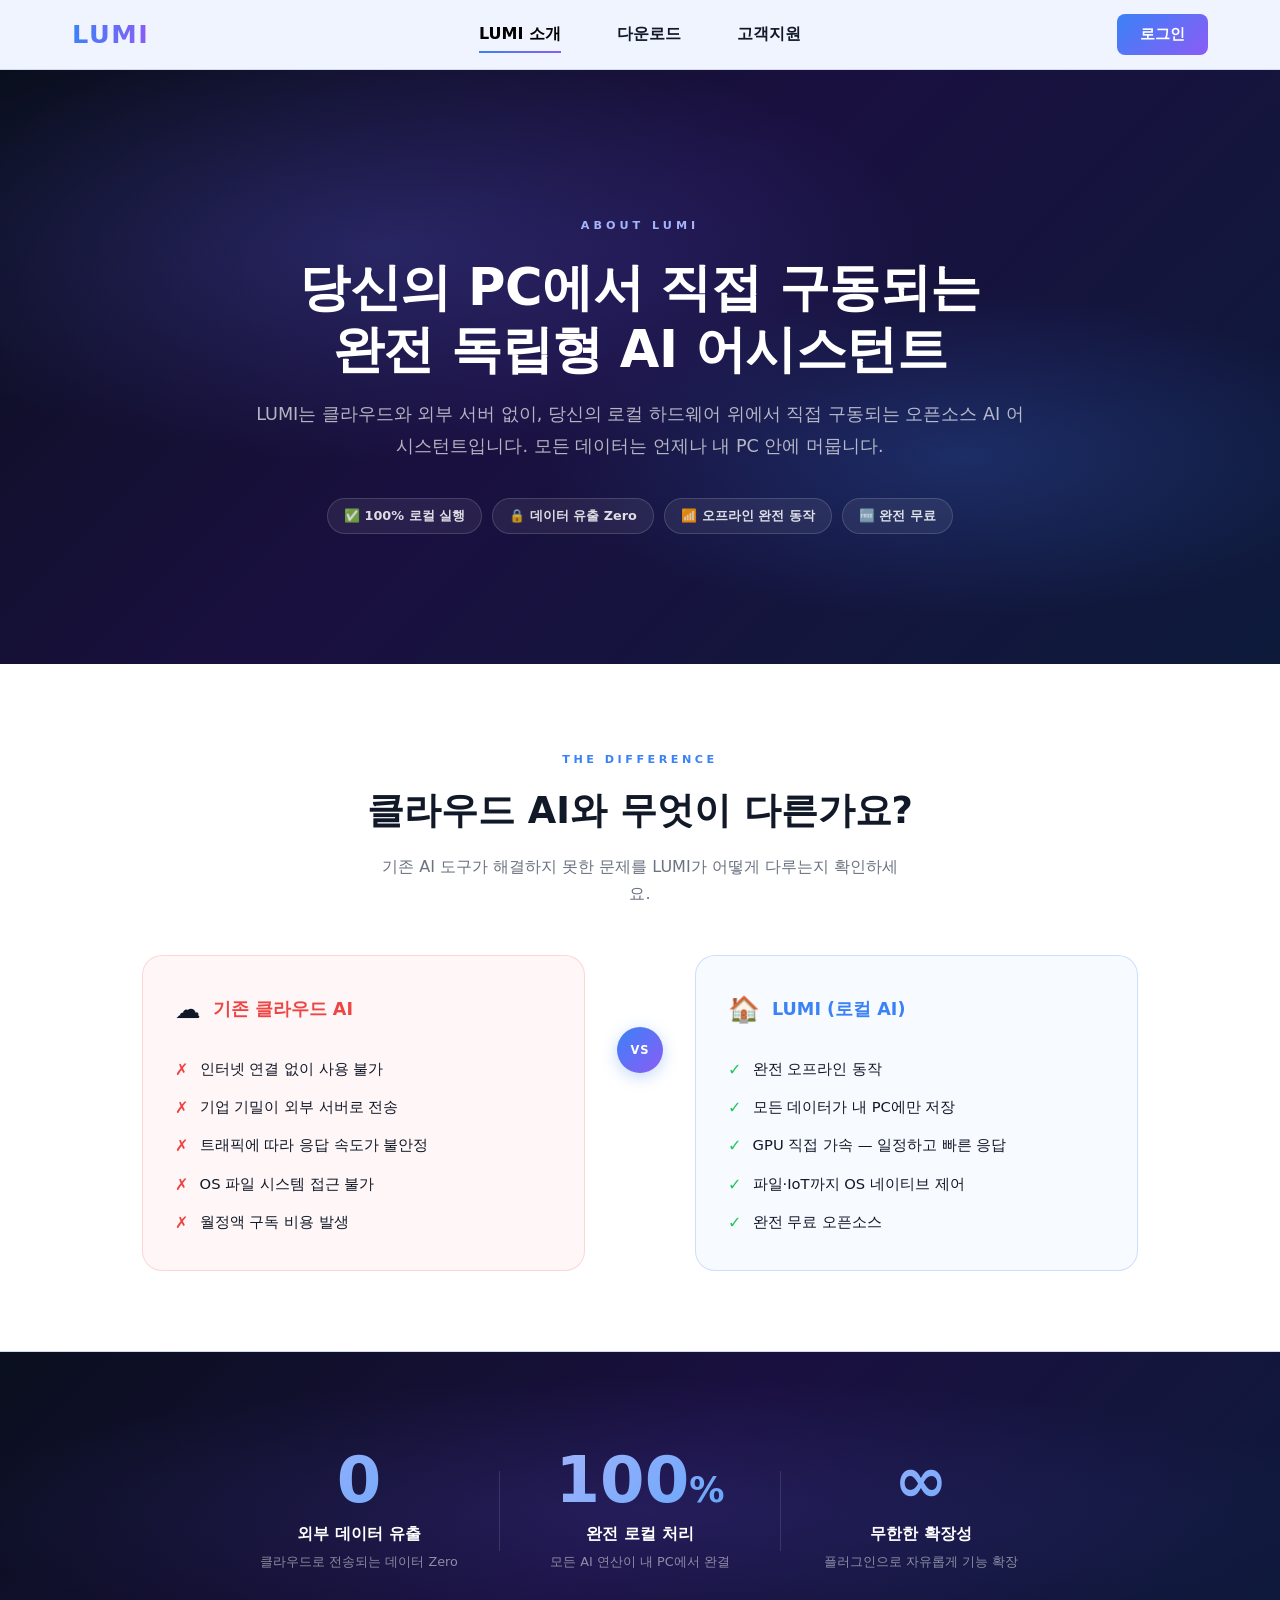
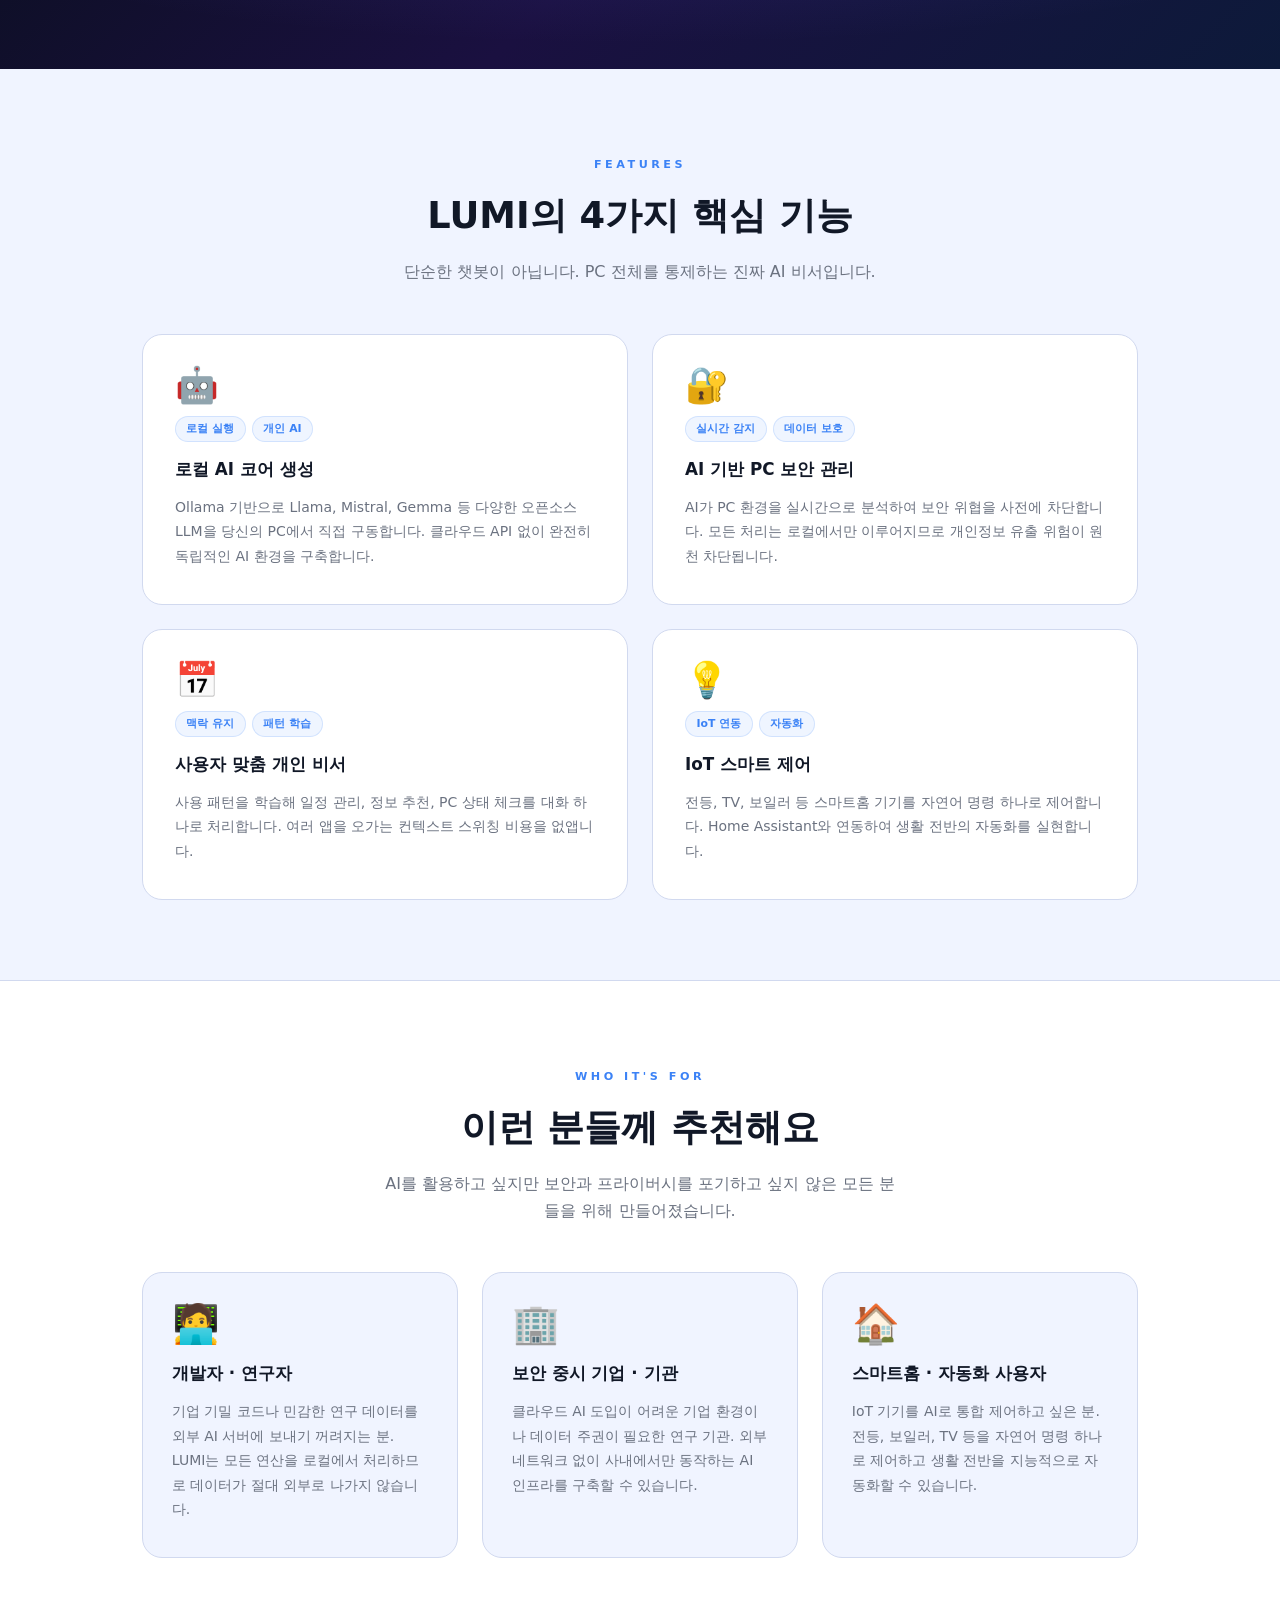
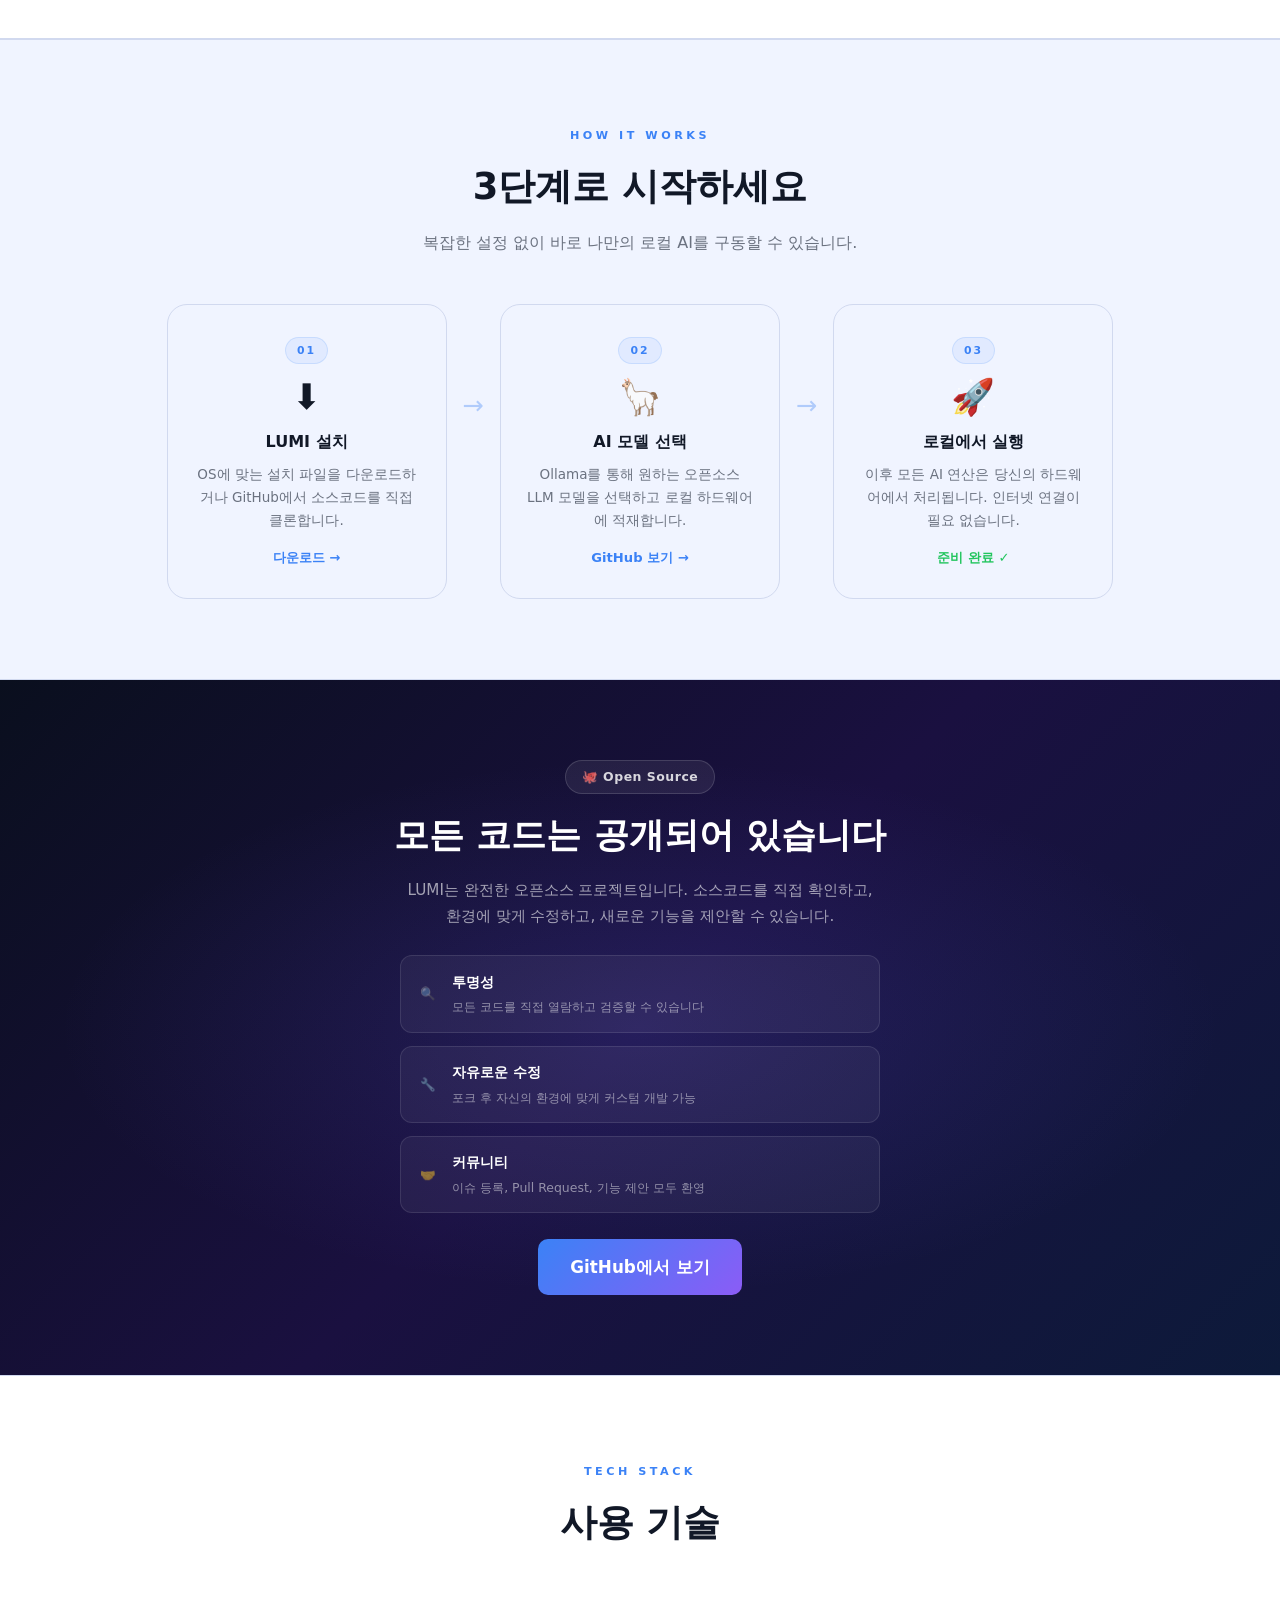
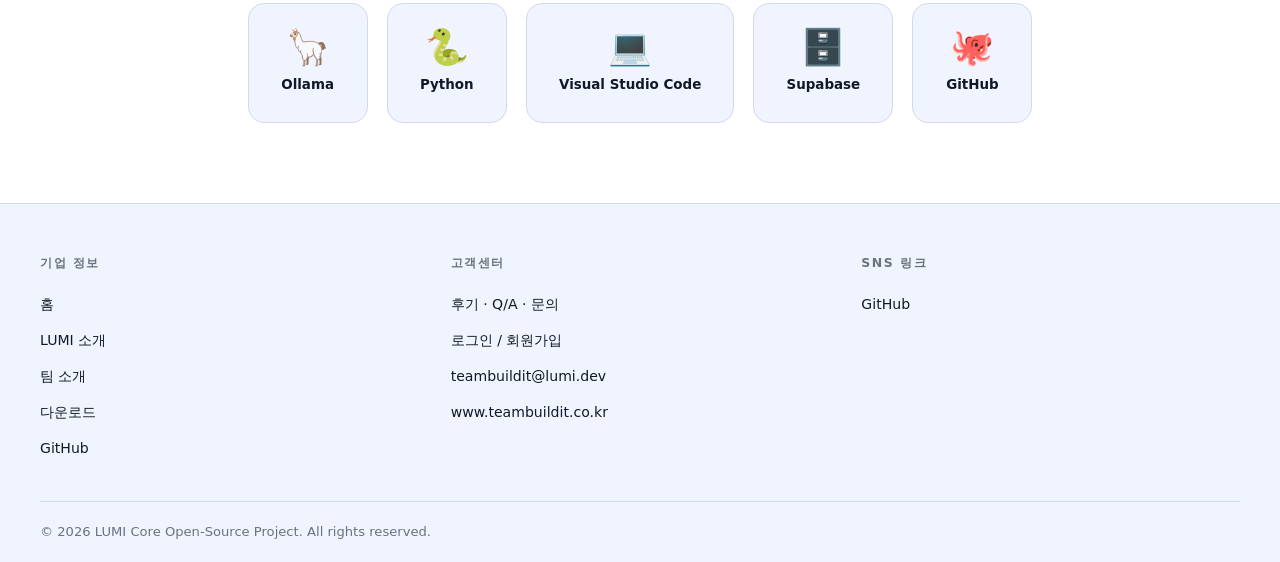
==== about.html @ c2479583 "전체 구조 변경 및 고객 지원 파트 생성/소개 화면 다양화" ====
<!DOCTYPE html>
<html lang="ko">
<head>
    <meta charset="UTF-8">
    <meta name="viewport" content="width=device-width, initial-scale=1.0">
    <title>LUMI - LUMI 소개</title>
    <link rel="stylesheet" href="css/variables.css">
    <link rel="stylesheet" href="css/navbar.css">
    <link rel="stylesheet" href="css/layout.css">
    <link rel="stylesheet" href="css/about.css">
    <link rel="stylesheet" href="css/components.css">
    <link rel="stylesheet" href="css/footer.css">
    <link rel="stylesheet" href="css/responsive.css">
</head>
<body>

    <div id="navbar-container"></div>

    <main class="main-content">

        <!-- ① 히어로 -->
        <section class="about-hero">
            <div class="about-hero-inner">
                <div class="about-label-chip">ABOUT LUMI</div>
                <h1>당신의 PC에서 직접 구동되는<br>완전 독립형 AI 어시스턴트</h1>
                <p>LUMI는 클라우드와 외부 서버 없이, 당신의 로컬 하드웨어 위에서 직접 구동되는 오픈소스 AI 어시스턴트입니다. 모든 데이터는 언제나 내 PC 안에 머뭅니다.</p>
                <div class="hero-pills">
                    <span>✅ 100% 로컬 실행</span>
                    <span>🔒 데이터 유출 Zero</span>
                    <span>📶 오프라인 완전 동작</span>
                    <span>🆓 완전 무료</span>
                </div>
            </div>
        </section>

        <!-- ② Cloud vs LUMI -->
        <section class="vs-section">
            <div class="about-inner">
                <div class="about-section-head" data-animate>
                    <span class="about-label">THE DIFFERENCE</span>
                    <h2>클라우드 AI와 무엇이 다른가요?</h2>
                    <p>기존 AI 도구가 해결하지 못한 문제를 LUMI가 어떻게 다루는지 확인하세요.</p>
                </div>
                <div class="vs-cards" data-animate>
                    <div class="vs-card bad">
                        <div class="vs-card-top">
                            <span class="vs-emoji">☁️</span>
                            <h3>기존 클라우드 AI</h3>
                        </div>
                        <ul>
                            <li><span class="x">✗</span>인터넷 연결 없이 사용 불가</li>
                            <li><span class="x">✗</span>기업 기밀이 외부 서버로 전송</li>
                            <li><span class="x">✗</span>트래픽에 따라 응답 속도가 불안정</li>
                            <li><span class="x">✗</span>OS 파일 시스템 접근 불가</li>
                            <li><span class="x">✗</span>월정액 구독 비용 발생</li>
                        </ul>
                    </div>
                    <div class="vs-middle">
                        <div class="vs-badge">VS</div>
                    </div>
                    <div class="vs-card good">
                        <div class="vs-card-top">
                            <span class="vs-emoji">🏠</span>
                            <h3>LUMI (로컬 AI)</h3>
                        </div>
                        <ul>
                            <li><span class="ck">✓</span>완전 오프라인 동작</li>
                            <li><span class="ck">✓</span>모든 데이터가 내 PC에만 저장</li>
                            <li><span class="ck">✓</span>GPU 직접 가속 — 일정하고 빠른 응답</li>
                            <li><span class="ck">✓</span>파일·IoT까지 OS 네이티브 제어</li>
                            <li><span class="ck">✓</span>완전 무료 오픈소스</li>
                        </ul>
                    </div>
                </div>
            </div>
        </section>

        <!-- ③ 핵심 수치 -->
        <section class="stats-section">
            <div class="about-inner">
                <div class="stats-row">
                    <div class="stat-block" data-animate data-delay="1">
                        <div class="stat-num">0</div>
                        <div class="stat-label">외부 데이터 유출</div>
                        <div class="stat-desc">클라우드로 전송되는 데이터 Zero</div>
                    </div>
                    <div class="stat-divider"></div>
                    <div class="stat-block" data-animate data-delay="2">
                        <div class="stat-num">100<span class="stat-unit">%</span></div>
                        <div class="stat-label">완전 로컬 처리</div>
                        <div class="stat-desc">모든 AI 연산이 내 PC에서 완결</div>
                    </div>
                    <div class="stat-divider"></div>
                    <div class="stat-block" data-animate data-delay="3">
                        <div class="stat-num">∞</div>
                        <div class="stat-label">무한한 확장성</div>
                        <div class="stat-desc">플러그인으로 자유롭게 기능 확장</div>
                    </div>
                </div>
            </div>
        </section>

        <!-- ④ 핵심 기능 4개 -->
        <section class="features-4-section">
            <div class="about-inner">
                <div class="about-section-head" data-animate>
                    <span class="about-label">FEATURES</span>
                    <h2>LUMI의 4가지 핵심 기능</h2>
                    <p>단순한 챗봇이 아닙니다. PC 전체를 통제하는 진짜 AI 비서입니다.</p>
                </div>
                <div class="feat4-grid">
                    <div class="feat4-card" data-animate data-delay="1">
                        <div class="feat4-icon-wrap">🤖</div>
                        <div class="feat4-tags"><span>로컬 실행</span><span>개인 AI</span></div>
                        <h3>로컬 AI 코어 생성</h3>
                        <p>Ollama 기반으로 Llama, Mistral, Gemma 등 다양한 오픈소스 LLM을 당신의 PC에서 직접 구동합니다. 클라우드 API 없이 완전히 독립적인 AI 환경을 구축합니다.</p>
                    </div>
                    <div class="feat4-card" data-animate data-delay="2">
                        <div class="feat4-icon-wrap">🔐</div>
                        <div class="feat4-tags"><span>실시간 감지</span><span>데이터 보호</span></div>
                        <h3>AI 기반 PC 보안 관리</h3>
                        <p>AI가 PC 환경을 실시간으로 분석하여 보안 위협을 사전에 차단합니다. 모든 처리는 로컬에서만 이루어지므로 개인정보 유출 위험이 원천 차단됩니다.</p>
                    </div>
                    <div class="feat4-card" data-animate data-delay="3">
                        <div class="feat4-icon-wrap">📅</div>
                        <div class="feat4-tags"><span>맥락 유지</span><span>패턴 학습</span></div>
                        <h3>사용자 맞춤 개인 비서</h3>
                        <p>사용 패턴을 학습해 일정 관리, 정보 추천, PC 상태 체크를 대화 하나로 처리합니다. 여러 앱을 오가는 컨텍스트 스위칭 비용을 없앱니다.</p>
                    </div>
                    <div class="feat4-card" data-animate data-delay="4">
                        <div class="feat4-icon-wrap">💡</div>
                        <div class="feat4-tags"><span>IoT 연동</span><span>자동화</span></div>
                        <h3>IoT 스마트 제어</h3>
                        <p>전등, TV, 보일러 등 스마트홈 기기를 자연어 명령 하나로 제어합니다. Home Assistant와 연동하여 생활 전반의 자동화를 실현합니다.</p>
                    </div>
                </div>
            </div>
        </section>

        <!-- ⑤ 이런 분들께 추천해요 -->
        <section class="target-section">
            <div class="about-inner">
                <div class="about-section-head" data-animate>
                    <span class="about-label">WHO IT'S FOR</span>
                    <h2>이런 분들께 추천해요</h2>
                    <p>AI를 활용하고 싶지만 보안과 프라이버시를 포기하고 싶지 않은 모든 분들을 위해 만들어졌습니다.</p>
                </div>
                <div class="target-cards">
                    <div class="target-card" data-animate data-delay="1">
                        <div class="target-icon">🧑‍💻</div>
                        <h3>개발자 · 연구자</h3>
                        <p>기업 기밀 코드나 민감한 연구 데이터를 외부 AI 서버에 보내기 꺼려지는 분. LUMI는 모든 연산을 로컬에서 처리하므로 데이터가 절대 외부로 나가지 않습니다.</p>
                    </div>
                    <div class="target-card" data-animate data-delay="2">
                        <div class="target-icon">🏢</div>
                        <h3>보안 중시 기업 · 기관</h3>
                        <p>클라우드 AI 도입이 어려운 기업 환경이나 데이터 주권이 필요한 연구 기관. 외부 네트워크 없이 사내에서만 동작하는 AI 인프라를 구축할 수 있습니다.</p>
                    </div>
                    <div class="target-card" data-animate data-delay="3">
                        <div class="target-icon">🏠</div>
                        <h3>스마트홈 · 자동화 사용자</h3>
                        <p>IoT 기기를 AI로 통합 제어하고 싶은 분. 전등, 보일러, TV 등을 자연어 명령 하나로 제어하고 생활 전반을 지능적으로 자동화할 수 있습니다.</p>
                    </div>
                </div>
            </div>
        </section>

        <!-- ⑥ 어떻게 작동하는가 -->
        <section class="how-section">
            <div class="about-inner">
                <div class="about-section-head" data-animate>
                    <span class="about-label">HOW IT WORKS</span>
                    <h2>3단계로 시작하세요</h2>
                    <p>복잡한 설정 없이 바로 나만의 로컬 AI를 구동할 수 있습니다.</p>
                </div>
                <div class="how-row">
                    <div class="how-step" data-animate data-delay="1">
                        <div class="how-num">01</div>
                        <div class="how-icon">⬇️</div>
                        <h3>LUMI 설치</h3>
                        <p>OS에 맞는 설치 파일을 다운로드하거나 GitHub에서 소스코드를 직접 클론합니다.</p>
                        <a href="installer.html" class="how-link">다운로드 →</a>
                    </div>
                    <div class="how-arrow" aria-hidden="true">→</div>
                    <div class="how-step" data-animate data-delay="2">
                        <div class="how-num">02</div>
                        <div class="how-icon">🦙</div>
                        <h3>AI 모델 선택</h3>
                        <p>Ollama를 통해 원하는 오픈소스 LLM 모델을 선택하고 로컬 하드웨어에 적재합니다.</p>
                        <a href="git.html" class="how-link">GitHub 보기 →</a>
                    </div>
                    <div class="how-arrow" aria-hidden="true">→</div>
                    <div class="how-step" data-animate data-delay="3">
                        <div class="how-num">03</div>
                        <div class="how-icon">🚀</div>
                        <h3>로컬에서 실행</h3>
                        <p>이후 모든 AI 연산은 당신의 하드웨어에서 처리됩니다. 인터넷 연결이 필요 없습니다.</p>
                        <span class="how-link-done">준비 완료 ✓</span>
                    </div>
                </div>
            </div>
        </section>

        <!-- ⑦ 오픈소스 철학 -->
        <section class="opensource-section">
            <div class="about-inner">
                <div class="opensource-inner" data-animate>
                    <div class="os-badge">🐙 Open Source</div>
                    <h2>모든 코드는 공개되어 있습니다</h2>
                    <p>LUMI는 완전한 오픈소스 프로젝트입니다. 소스코드를 직접 확인하고, 환경에 맞게 수정하고, 새로운 기능을 제안할 수 있습니다.</p>
                    <div class="os-points">
                        <div class="os-point">
                            <span class="os-point-icon">🔍</span>
                            <div>
                                <strong>투명성</strong>
                                <span>모든 코드를 직접 열람하고 검증할 수 있습니다</span>
                            </div>
                        </div>
                        <div class="os-point">
                            <span class="os-point-icon">🔧</span>
                            <div>
                                <strong>자유로운 수정</strong>
                                <span>포크 후 자신의 환경에 맞게 커스텀 개발 가능</span>
                            </div>
                        </div>
                        <div class="os-point">
                            <span class="os-point-icon">🤝</span>
                            <div>
                                <strong>커뮤니티</strong>
                                <span>이슈 등록, Pull Request, 기능 제안 모두 환영</span>
                            </div>
                        </div>
                    </div>
                    <a href="https://github.com/Starlight0307/Team-Build-It" target="_blank" class="btn btn-primary">GitHub에서 보기</a>
                </div>
            </div>
        </section>

        <!-- ⑧ 기술 스택 -->
        <section class="tech-section">
            <div class="about-inner">
                <div class="about-section-head" data-animate>
                    <span class="about-label">TECH STACK</span>
                    <h2>사용 기술</h2>
                </div>
                <div class="tech-grid" data-animate>
                    <div class="tech-item"><div class="tech-icon">🦙</div><span>Ollama</span></div>
                    <div class="tech-item"><div class="tech-icon">🐍</div><span>Python</span></div>
                    <div class="tech-item"><div class="tech-icon">💻</div><span>Visual Studio Code</span></div>
                    <div class="tech-item"><div class="tech-icon">🗄️</div><span>Supabase</span></div>
                    <div class="tech-item"><div class="tech-icon">🐙</div><span>GitHub</span></div>
                </div>
            </div>
        </section>

    </main>

    <footer class="site-footer">
        <div class="footer-inner">
            <div class="footer-col-group">
                <h4>기업 정보</h4>
                <ul>
                    <li><a href="index.html">홈</a></li>
                    <li><a href="about.html">LUMI 소개</a></li>
                    <li><a href="team.html">팀 소개</a></li>
                    <li><a href="installer.html">다운로드</a></li>
                    <li><a href="git.html">GitHub</a></li>
                </ul>
            </div>
            <div class="footer-col-group">
                <h4>고객센터</h4>
                <ul>
                    <li><a href="support.html">후기 · Q/A · 문의</a></li>
                    <li><a href="auth.html">로그인 / 회원가입</a></li>
                    <li><span>teambuildit@lumi.dev</span></li>
                    <li><span>www.teambuildit.co.kr</span></li>
                </ul>
            </div>
            <div class="footer-col-group">
                <h4>SNS 링크</h4>
                <ul>
                    <li><a href="https://github.com/Starlight0307/Team-Build-It" target="_blank">GitHub</a></li>
                </ul>
            </div>
        </div>
        <div class="footer-bottom">
            <p>&copy; 2026 LUMI Core Open-Source Project. All rights reserved.</p>
        </div>
    </footer>

    <script src="navbar.js"></script>
    <script>
    (function () {
        const observer = new IntersectionObserver((entries) => {
            entries.forEach(entry => {
                if (entry.isIntersecting) {
                    entry.target.classList.add('is-visible');
                    observer.unobserve(entry.target);
                }
            });
        }, { threshold: 0.1 });
        document.querySelectorAll('[data-animate]').forEach(el => observer.observe(el));
    })();
    </script>
</body>
</html>
---- css/variables.css ----
/* =====================================================================
 * variables.css — CSS 변수 (디자인 토큰) + 전역 초기화
 * =====================================================================
 * 라이트 모드 테마
 * ===================================================================== */

:root {
    /* ── 배경색 계열 ── */
    --bg-main:        #f0f4ff;  /* 페이지 배경 — 살짝 푸른빛 도는 밝은 흰색            */
    --bg-card:        #ffffff;  /* 카드·패널 배경 — 순백                               */
    --bg-code:        #e8edf7;  /* 코드 블록 배경 — 연한 블루그레이                     */

    /* ── 브랜드 색상 ── */
    --color-primary:  #3b82f6;  /* 파란색 — 그라디언트 시작점, 주요 강조 색상           */
    --color-purple:   #8b5cf6;  /* 보라색 — 그라디언트 끝점, 포인트 색상               */
    --color-accent:   #0d9a6a;  /* 에메랄드 그린 — repo URL 등 특수 강조용 (라이트 조정) */

    /* ── 텍스트 색상 ── */
    --text-main:      #111827;  /* 기본 본문 텍스트 — 짙은 차콜, 흰 배경 위 가독성 최고  */
    --text-muted:     #6b7280;  /* 보조 텍스트 — 중간 회색, 계층 구분                   */

    /* ── 테두리 색상 ── */
    --border-color:   #d1d9ef;  /* 카드·구분선 테두리 — 밝은 배경 위 부드러운 구분선     */
}

/* =====================================================================
 * 전역 초기화 (Reset)
 * ===================================================================== */
* {
    margin: 0;
    padding: 0;
    box-sizing: border-box;
    font-family: 'Pretendard', -apple-system, BlinkMacSystemFont, system-ui, sans-serif;
}

body {
    background-color: var(--bg-main);
    color: var(--text-main);
    line-height: 1.7;
    overflow-x: hidden;
}
---- css/navbar.css ----
/* =====================================================================
 * navbar.css — 상단 네비게이션 바
 * ===================================================================== */

.top-navbar {
    position: fixed;
    top: 0;
    left: 0;
    width: 100%;
    height: 70px;
    /* ★ 기본 상태: 완전 투명 — 히어로 배경이 그대로 비침 */
    background-color: transparent;
    border-bottom: 1px solid transparent;
    z-index: 1000;
    /* ★ 배경·테두리 색상 전환 애니메이션 */
    transition: background-color 0.35s ease, border-color 0.35s ease, backdrop-filter 0.35s ease;
}

/* ★ JS가 scroll 시 .scrolled 클래스 추가 → 라이트 배경 + 블러 적용 */
.top-navbar.scrolled {
    background-color: rgba(240, 244, 255, 0.92);
    backdrop-filter: blur(12px);
    -webkit-backdrop-filter: blur(12px);
    border-bottom: 1px solid var(--border-color);
}

/* ★ 투명 상태일 때 로고·메뉴 텍스트를 흰색으로 (히어로 배경 위 가독성) */
.top-navbar:not(.scrolled) .nav-item {
    color: rgba(255, 255, 255, 0.85);
}
.top-navbar:not(.scrolled) .nav-item:hover,
.top-navbar:not(.scrolled) .nav-item.active {
    color: #ffffff;
}
.top-navbar:not(.scrolled) .menu-toggle {
    color: #ffffff;
}

.nav-container {
    max-width: 1200px;
    margin: 0 auto;
    height: 100%;
    display: grid;
    grid-template-columns: 1fr auto 1fr;
    align-items: center;
    padding: 0 2rem;
}

.nav-logo {
    font-size: 1.6rem;
    font-weight: 850;
    letter-spacing: 1.5px;
    width: fit-content;
    background: linear-gradient(to right, var(--color-primary), var(--color-purple));
    -webkit-background-clip: text;
    background-clip: text;
    -webkit-text-fill-color: transparent;
    cursor: pointer;
    display: inline-flex;
    align-items: center;
    gap: 0.5rem;
    text-decoration: none;
}

.nav-menu {
    display: flex;
    gap: 3.5rem;
    justify-content: center;
}

.nav-item {
    font-size: 1rem;
    font-weight: 600;
    color: #111827;
    cursor: pointer;
    transition: color 0.25s ease;
    position: relative;
    padding: 0.5rem 0;
    text-decoration: none;
    white-space: nowrap;
}

.nav-item:hover,
.nav-item.active {
    color: #000000;
}

.nav-item.active::after {
    content: '';
    position: absolute;
    bottom: 0;
    left: 0;
    width: 100%;
    height: 2px;
    background: linear-gradient(to right, var(--color-primary), var(--color-purple));
}

.nav-right {
    display: flex;
    justify-content: flex-end;
    align-items: center;
}

.btn-login {
    padding: 0.5rem 1.4rem;
    border-radius: 8px;
    font-size: 0.95rem;
    font-weight: 700;
    cursor: pointer;
    background: linear-gradient(135deg, var(--color-primary), var(--color-purple));
    color: white;
    border: none;
    transition: opacity 0.2s ease, transform 0.2s ease;
    letter-spacing: 0.3px;
    text-decoration: none;
    display: inline-flex;
    align-items: center;
}

.btn-login:hover {
    opacity: 0.88;
    transform: translateY(-1px);
}

.nav-mobile-actions {
    display: none;
    align-items: center;
    gap: 1.2rem;
}

.btn-login-mobile {
    padding: 0.38rem 1rem;
    border-radius: 7px;
    font-size: 0.85rem;
    font-weight: 700;
    cursor: pointer;
    background: linear-gradient(135deg, var(--color-primary), var(--color-purple));
    color: white;
    border: none;
    text-decoration: none;
    display: inline-flex;
    align-items: center;
    transition: opacity 0.2s ease;
    white-space: nowrap;
}

.btn-login-mobile:hover {
    opacity: 0.85;
}

.menu-toggle {
    display: none;
    font-size: 1.6rem;
    color: #000000;
    cursor: pointer;
    user-select: none;
    transition: color 0.25s ease, transform 0.2s ease;
    line-height: 1;
}

/* =====================================================================
 * 메가 메뉴
 * ===================================================================== */

.nav-mega-trigger {
    background: none;
    border: none;
    font-family: inherit;
    display: flex;
    align-items: center;
    gap: 0.3rem;
    cursor: pointer;
}

.dd-arrow {
    font-size: 0.65rem;
    transition: transform 0.22s;
    display: inline-block;
}

.nav-mega-trigger.mega-open .dd-arrow { transform: rotate(180deg); }

/* ── 메가 패널 — navbar 아래 전체 너비 ── */
.nav-mega-panel {
    position: fixed;
    top: 70px;
    left: 0;
    width: 100%;
    background: rgba(255,255,255,0.98);
    backdrop-filter: blur(20px);
    -webkit-backdrop-filter: blur(20px);
    border-bottom: 1px solid var(--border-color);
    box-shadow: 0 16px 48px rgba(0,0,0,0.10);
    z-index: 999;
    /* 애니메이션 */
    opacity: 0;
    transform: translateY(-10px);
    pointer-events: none;
    transition: opacity 0.22s ease, transform 0.22s ease;
}

.nav-mega-panel.open {
    opacity: 1;
    transform: translateY(0);
    pointer-events: auto;
}

/* 패널 내부 그리드 */
.mega-inner {
    max-width: 1100px;
    margin: 0 auto;
    padding: 2rem 2rem;
    display: flex;
    gap: 0;
    align-items: flex-start;
}

/* 그룹 구분선 */
.mega-divider {
    width: 1px;
    background: var(--border-color);
    align-self: stretch;
    margin: 0 2rem;
    flex-shrink: 0;
}

/* 각 그룹 */
.mega-group {
    flex: 1;
    display: flex;
    flex-direction: column;
    gap: 0.3rem;
}

.mega-group-title {
    font-size: 0.7rem;
    font-weight: 700;
    text-transform: uppercase;
    letter-spacing: 2px;
    color: var(--color-primary);
    margin-bottom: 0.5rem;
    padding: 0 0.6rem;
}

/* 각 링크 항목 */
.mega-item {
    display: flex;
    align-items: center;
    gap: 0.85rem;
    padding: 0.7rem 0.6rem;
    border-radius: 12px;
    text-decoration: none;
    color: var(--text-main);
    transition: background 0.15s;
}

.mega-item:hover { background: var(--bg-main); }

.mega-item.active {
    background: rgba(59,130,246,0.07);
    color: var(--color-primary);
}

.mega-icon {
    font-size: 1.4rem;
    width: 40px;
    height: 40px;
    border-radius: 10px;
    background: var(--bg-main);
    display: flex;
    align-items: center;
    justify-content: center;
    flex-shrink: 0;
    transition: background 0.15s;
}

.mega-item:hover .mega-icon,
.mega-item.active .mega-icon {
    background: rgba(59,130,246,0.1);
}

.mega-text {
    display: flex;
    flex-direction: column;
    gap: 0.1rem;
}

.mega-text strong {
    font-size: 0.88rem;
    font-weight: 700;
    display: block;
    color: inherit;
}

.mega-text em {
    font-size: 0.74rem;
    font-style: normal;
    color: var(--text-muted);
    display: block;
}

/* ── 투명 navbar에서 메가 트리거 흰색 ── */
.top-navbar:not(.scrolled) .nav-mega-trigger {
    color: rgba(255,255,255,0.85);
}
.top-navbar:not(.scrolled) .nav-mega-trigger:hover,
.top-navbar:not(.scrolled) .nav-mega-trigger.active,
.top-navbar:not(.scrolled) .nav-mega-trigger.mega-open {
    color: #ffffff;
}

/* ── 모바일 메가 메뉴 ── */
@media (max-width: 768px) {
    .nav-mega-panel {
        position: static;
        transform: none;
        opacity: 1;
        pointer-events: auto;
        display: none;
        box-shadow: none;
        border-top: 1px solid var(--border-color);
        border-bottom: none;
        backdrop-filter: none;
        background: rgba(240,244,255,0.98);
    }

    .nav-mega-panel.open { display: block; }

    .mega-inner {
        flex-direction: column;
        gap: 0;
        padding: 0.5rem 1.2rem 1rem;
    }

    .mega-divider { display: none; }

    .mega-group { padding: 0.6rem 0; border-bottom: 1px solid var(--border-color); }
    .mega-group:last-child { border-bottom: none; }

    .mega-icon { display: none; }
    .mega-item { padding: 0.55rem 0.4rem; }
    .mega-text strong { font-size: 0.9rem; }
}
---- css/layout.css ----
/* =====================================================================
 * layout.css — 메인 콘텐츠 레이아웃 + 공통 페이지 구조
 * =====================================================================
 *
 * 고정 네비게이션 바(70px)에 가려지지 않도록 상단 여백을 확보하고,
 * 모든 페이지에서 공통으로 사용하는 섹션·헤더 레이아웃을 정의합니다.
 *
 * 적용 페이지: index.html, installer.html, git.html (auth.html 제외)
 * 의존: variables.css
 * ===================================================================== */

.main-content {
    margin-top: 70px;
    min-height: calc(100vh - 70px - 150px);
}

.page-section {
    max-width: 1200px;
    margin: 0 auto;
    padding: 5rem 2rem;
    animation: fadeIn 0.4s ease-in-out forwards;
}

@keyframes fadeIn {
    from {
        opacity: 0;
        transform: translateY(10px);
    }
    to {
        opacity: 1;
        transform: translateY(0);
    }
}

.page-header {
    text-align: center;
    margin-bottom: 4rem;
}

.page-header h1 {
    font-size: clamp(1.6rem, 4.5vw, 2.8rem);
    font-weight: 800;
    margin-bottom: 1rem;
    letter-spacing: -0.5px;
}

.page-header p {
    font-size: clamp(0.9rem, 2vw, 1.15rem);
    color: var(--text-muted);
    max-width: 700px;
    margin: 0 auto;
}
---- css/about.css ----
/* =====================================================================
 * about.css — LUMI 소개 페이지
 * ===================================================================== */

/* ── 공통 컨테이너 ── */
.about-inner {
    max-width: 1060px;
    margin: 0 auto;
    padding: 0 2rem;
}

.about-section-head {
    text-align: center;
    margin-bottom: 3rem;
}

.about-label {
    display: inline-block;
    font-size: 0.7rem;
    font-weight: 700;
    letter-spacing: 3.5px;
    color: var(--color-primary);
    text-transform: uppercase;
    margin-bottom: 0.7rem;
}

.about-section-head h2 {
    font-size: clamp(1.6rem, 3.5vw, 2.3rem);
    font-weight: 800;
    margin-bottom: 0.65rem;
    color: var(--text-main);
}

.about-section-head p {
    font-size: clamp(0.88rem, 1.8vw, 1rem);
    color: var(--text-muted);
    max-width: 520px;
    margin: 0 auto;
    line-height: 1.7;
}

/* =====================================================================
 * ① 히어로
 * ===================================================================== */

.about-hero {
    background: linear-gradient(135deg, #0a0f1e 0%, #1a1040 45%, #0d1a3a 100%);
    padding: 140px 2rem 90px;
    text-align: center;
    position: relative;
    overflow: hidden;
}

.about-hero::before {
    content: '';
    position: absolute;
    inset: 0;
    background:
        radial-gradient(ellipse 70% 60% at 30% 30%, rgba(99,102,241,0.25) 0%, transparent 60%),
        radial-gradient(ellipse 60% 50% at 75% 65%, rgba(59,130,246,0.22) 0%, transparent 55%);
    pointer-events: none;
}

.about-hero-inner {
    position: relative;
    z-index: 1;
    max-width: 780px;
    margin: 0 auto;
}

.about-label-chip {
    display: inline-block;
    font-size: 0.7rem;
    font-weight: 700;
    letter-spacing: 4px;
    color: #a5b4fc;
    text-transform: uppercase;
    margin-bottom: 1.4rem;
}

.about-hero h1 {
    font-size: clamp(2rem, 5vw, 3.2rem);
    font-weight: 900;
    color: #fff;
    line-height: 1.2;
    margin-bottom: 1.2rem;
    letter-spacing: -0.5px;
}

.about-hero p {
    font-size: clamp(0.95rem, 2vw, 1.1rem);
    color: rgba(255,255,255,0.68);
    line-height: 1.8;
    margin-bottom: 2.2rem;
}

.hero-pills {
    display: flex;
    justify-content: center;
    gap: 0.65rem;
    flex-wrap: wrap;
    margin-bottom: 2.5rem;
}

.hero-pills span {
    display: inline-flex;
    align-items: center;
    gap: 0.35rem;
    padding: 0.38rem 1rem;
    border-radius: 50px;
    background: rgba(255,255,255,0.07);
    border: 1px solid rgba(255,255,255,0.15);
    font-size: 0.8rem;
    font-weight: 600;
    color: rgba(255,255,255,0.85);
    backdrop-filter: blur(6px);
    white-space: nowrap;
}

.about-hero-btns {
    display: flex;
    justify-content: center;
    gap: 1rem;
    flex-wrap: wrap;
}

.btn-ghost-light {
    display: inline-flex;
    align-items: center;
    padding: 0.72rem 1.8rem;
    border-radius: 10px;
    font-size: 0.95rem;
    font-weight: 700;
    cursor: pointer;
    background: rgba(255,255,255,0.08);
    color: #fff;
    border: 1px solid rgba(255,255,255,0.25);
    text-decoration: none;
    transition: background 0.2s, border-color 0.2s;
}

.btn-ghost-light:hover {
    background: rgba(255,255,255,0.16);
    border-color: rgba(255,255,255,0.4);
}

/* =====================================================================
 * ② Cloud vs LUMI
 * ===================================================================== */

.vs-section {
    padding: 5rem 0;
    background: var(--bg-card);
    border-bottom: 1px solid var(--border-color);
}

.vs-cards {
    display: grid;
    grid-template-columns: 1fr auto 1fr;
    gap: 2rem;
    align-items: start;
}

.vs-card {
    border-radius: 20px;
    padding: 2rem 2rem 2.2rem;
    border: 1px solid;
}

.vs-card.bad {
    background: rgba(239,68,68,0.04);
    border-color: rgba(239,68,68,0.18);
}

.vs-card.good {
    background: rgba(59,130,246,0.04);
    border-color: rgba(59,130,246,0.22);
}

.vs-card-top {
    display: flex;
    align-items: center;
    gap: 0.75rem;
    margin-bottom: 1.6rem;
}

.vs-emoji { font-size: 1.6rem; }

.vs-card-top h3 {
    font-size: 1.1rem;
    font-weight: 800;
}

.vs-card.bad  .vs-card-top h3 { color: #ef4444; }
.vs-card.good .vs-card-top h3 { color: var(--color-primary); }

.vs-card ul {
    list-style: none;
    display: flex;
    flex-direction: column;
    gap: 0.9rem;
}

.vs-card li {
    display: flex;
    align-items: flex-start;
    gap: 0.7rem;
    font-size: 0.92rem;
    color: var(--text-main);
    line-height: 1.5;
}

.x  { color: #ef4444; font-weight: 800; flex-shrink: 0; font-size: 1rem; }
.ck { color: #22c55e; font-weight: 800; flex-shrink: 0; font-size: 1rem; }

.vs-middle {
    display: flex;
    align-items: center;
    justify-content: center;
    padding-top: 4.5rem;
    flex-shrink: 0;
}

.vs-badge {
    width: 46px;
    height: 46px;
    border-radius: 50%;
    background: linear-gradient(135deg, var(--color-primary), var(--color-purple));
    color: #fff;
    font-size: 0.72rem;
    font-weight: 800;
    display: flex;
    align-items: center;
    justify-content: center;
    letter-spacing: 1px;
    box-shadow: 0 4px 16px rgba(59,130,246,0.3);
}

/* =====================================================================
 * ③ 핵심 기능 4개
 * ===================================================================== */

.features-4-section {
    padding: 5rem 0;
    background: var(--bg-main);
}

.feat4-grid {
    display: grid;
    grid-template-columns: 1fr 1fr;
    gap: 1.5rem;
}

.feat4-card {
    background: var(--bg-card);
    border: 1px solid var(--border-color);
    border-radius: 20px;
    padding: 2rem 2rem 2.2rem;
    transition: border-color 0.25s, box-shadow 0.25s, transform 0.25s;
}

.feat4-card:hover {
    border-color: var(--color-primary);
    box-shadow: 0 8px 36px rgba(59,130,246,0.1);
    transform: translateY(-3px);
}

.feat4-icon-wrap {
    font-size: 2.2rem;
    margin-bottom: 0.9rem;
    line-height: 1;
}

.feat4-tags {
    display: flex;
    gap: 0.4rem;
    flex-wrap: wrap;
    margin-bottom: 0.8rem;
}

.feat4-tags span {
    font-size: 0.68rem;
    font-weight: 700;
    padding: 0.18rem 0.65rem;
    border-radius: 50px;
    background: rgba(59,130,246,0.08);
    color: var(--color-primary);
    border: 1px solid rgba(59,130,246,0.16);
}

.feat4-card h3 {
    font-size: 1.05rem;
    font-weight: 800;
    margin-bottom: 0.7rem;
    color: var(--text-main);
}

.feat4-card p {
    font-size: 0.875rem;
    color: var(--text-muted);
    line-height: 1.75;
}

/* =====================================================================
 * ④ How it works
 * ===================================================================== */

.how-section {
    padding: 5rem 0;
    background: var(--bg-main);
    border-top: 1px solid var(--border-color);
    border-bottom: 1px solid var(--border-color);
}

.how-row {
    display: flex;
    align-items: flex-start;
    gap: 1rem;
    justify-content: center;
}

.how-step {
    flex: 1;
    max-width: 280px;
    text-align: center;
    background: var(--bg-main);
    border: 1px solid var(--border-color);
    border-radius: 20px;
    padding: 2rem 1.6rem 1.8rem;
    display: flex;
    flex-direction: column;
    align-items: center;
    gap: 0.5rem;
    transition: border-color 0.25s, box-shadow 0.25s;
}

.how-step:hover {
    border-color: var(--color-primary);
    box-shadow: 0 6px 24px rgba(59,130,246,0.1);
}

.how-num {
    font-size: 0.68rem;
    font-weight: 800;
    letter-spacing: 2px;
    color: var(--color-primary);
    background: rgba(59,130,246,0.08);
    padding: 0.2rem 0.7rem;
    border-radius: 50px;
    border: 1px solid rgba(59,130,246,0.15);
}

.how-icon {
    font-size: 2.2rem;
    margin: 0.4rem 0;
    line-height: 1;
}

.how-step h3 {
    font-size: 1rem;
    font-weight: 800;
    color: var(--text-main);
}

.how-step p {
    font-size: 0.845rem;
    color: var(--text-muted);
    line-height: 1.7;
}

.how-link {
    display: inline-block;
    margin-top: 0.4rem;
    font-size: 0.82rem;
    font-weight: 700;
    color: var(--color-primary);
    text-decoration: none;
    transition: opacity 0.2s;
}

.how-link:hover { opacity: 0.7; }

.how-link-done {
    display: inline-block;
    margin-top: 0.4rem;
    font-size: 0.82rem;
    font-weight: 700;
    color: #22c55e;
}

.how-arrow {
    font-size: 1.6rem;
    color: var(--color-primary);
    opacity: 0.35;
    padding-top: 5rem;
    flex-shrink: 0;
    user-select: none;
}

/* =====================================================================
 * ⑤ 핵심 수치
 * ===================================================================== */

.stats-section {
    padding: 4.5rem 0;
    background: linear-gradient(135deg, #0a0f1e 0%, #1a1040 50%, #0d1a3a 100%);
    position: relative;
    overflow: hidden;
}

.stats-section::before {
    content: '';
    position: absolute;
    inset: 0;
    background: radial-gradient(ellipse 80% 60% at 50% 50%, rgba(99,102,241,0.15) 0%, transparent 70%);
    pointer-events: none;
}

.stats-row {
    display: flex;
    align-items: center;
    justify-content: center;
    gap: 0;
    position: relative;
    z-index: 1;
}

.stat-block {
    flex: 1;
    text-align: center;
    padding: 1.5rem 2rem;
    max-width: 280px;
}

.stat-num {
    font-size: clamp(2.8rem, 6vw, 4rem);
    font-weight: 900;
    background: linear-gradient(135deg, #a5b4fc, #60a5fa);
    -webkit-background-clip: text;
    -webkit-text-fill-color: transparent;
    background-clip: text;
    line-height: 1;
    margin-bottom: 0.5rem;
}

.stat-unit {
    font-size: 0.55em;
}

.stat-label {
    font-size: 1rem;
    font-weight: 700;
    color: #fff;
    margin-bottom: 0.25rem;
}

.stat-desc {
    font-size: 0.8rem;
    color: rgba(255,255,255,0.5);
}

.stat-divider {
    width: 1px;
    height: 80px;
    background: rgba(255,255,255,0.12);
    flex-shrink: 0;
}

/* =====================================================================
 * ⑥ 비교표
 * ===================================================================== */

.compare-section {
    padding: 5rem 0;
    background: var(--bg-main);
}

.compare-table-wrap {
    overflow-x: auto;
    border-radius: 16px;
    border: 1px solid var(--border-color);
}

.compare-table {
    width: 100%;
    border-collapse: collapse;
    font-size: clamp(0.78rem, 1.4vw, 0.9rem);
    background: var(--bg-card);
}

.compare-table th,
.compare-table td {
    padding: 0.95rem 1.2rem;
    text-align: center;
    border-bottom: 1px solid var(--border-color);
    white-space: nowrap;
}

.compare-table th {
    background: var(--bg-code);
    font-weight: 700;
    font-size: 0.8rem;
    color: var(--text-muted);
    text-transform: uppercase;
    letter-spacing: 0.5px;
}

.compare-table td:first-child,
.compare-table th:first-child {
    text-align: left;
    font-weight: 600;
    color: var(--text-main);
}

.compare-table th.highlight-col {
    background: rgba(59,130,246,0.12);
    color: var(--color-primary);
    font-weight: 800;
}

.compare-table td.highlight-col {
    background: rgba(59,130,246,0.05);
    color: var(--color-primary);
    font-weight: 700;
    border-left: 2px solid rgba(59,130,246,0.25);
    border-right: 2px solid rgba(59,130,246,0.25);
}

.compare-table tbody tr:last-child td { border-bottom: none; }
.compare-table tbody tr:hover td { background: var(--bg-main); }

/* =====================================================================
 * ⑤ 이런 분들께 추천해요
 * ===================================================================== */

.target-section {
    padding: 5rem 0;
    background: var(--bg-card);
    border-top: 1px solid var(--border-color);
    border-bottom: 1px solid var(--border-color);
}

.target-cards {
    display: grid;
    grid-template-columns: repeat(3, 1fr);
    gap: 1.5rem;
}

.target-card {
    background: var(--bg-main);
    border: 1px solid var(--border-color);
    border-radius: 20px;
    padding: 2rem 1.8rem 2.2rem;
    display: flex;
    flex-direction: column;
    gap: 0.75rem;
    transition: border-color 0.25s, box-shadow 0.25s, transform 0.25s;
}

.target-card:hover {
    border-color: var(--color-primary);
    box-shadow: 0 8px 32px rgba(59,130,246,0.09);
    transform: translateY(-3px);
}

.target-icon {
    font-size: 2.4rem;
    line-height: 1;
    margin-bottom: 0.2rem;
}

.target-card h3 {
    font-size: 1.05rem;
    font-weight: 800;
    color: var(--text-main);
}

.target-card p {
    font-size: 0.875rem;
    color: var(--text-muted);
    line-height: 1.75;
}

/* =====================================================================
 * ⑦ 오픈소스 철학
 * ===================================================================== */

.opensource-section {
    padding: 5rem 0;
    background: linear-gradient(135deg, #0a0f1e 0%, #1a1040 50%, #0d1a3a 100%);
    position: relative;
    overflow: hidden;
}

.opensource-section::before {
    content: '';
    position: absolute;
    inset: 0;
    background: radial-gradient(ellipse 65% 55% at 50% 50%, rgba(99,102,241,0.16) 0%, transparent 70%);
    pointer-events: none;
}

.opensource-inner {
    max-width: 580px;
    margin: 0 auto;
    text-align: center;
    position: relative;
    z-index: 1;
    display: flex;
    flex-direction: column;
    align-items: center;
    gap: 1.2rem;
}

.os-badge {
    display: inline-flex;
    align-items: center;
    gap: 0.4rem;
    padding: 0.35rem 1rem;
    border-radius: 50px;
    background: rgba(255,255,255,0.07);
    border: 1px solid rgba(255,255,255,0.14);
    font-size: 0.78rem;
    font-weight: 700;
    color: rgba(255,255,255,0.82);
    letter-spacing: 0.5px;
}

.opensource-inner h2 {
    font-size: clamp(1.5rem, 3.5vw, 2.2rem);
    font-weight: 800;
    color: #fff;
    line-height: 1.25;
}

.opensource-inner > p {
    font-size: 0.95rem;
    color: rgba(255,255,255,0.6);
    line-height: 1.75;
    max-width: 480px;
}

.os-points {
    display: flex;
    flex-direction: column;
    gap: 0.8rem;
    width: 100%;
    max-width: 480px;
    margin: 0.4rem 0;
}

.os-point {
    display: flex;
    align-items: center;
    gap: 1rem;
    background: rgba(255,255,255,0.05);
    border: 1px solid rgba(255,255,255,0.1);
    border-radius: 12px;
    padding: 0.9rem 1.2rem;
    text-align: left;
    transition: background 0.2s, border-color 0.2s;
}

.os-point:hover {
    background: rgba(255,255,255,0.08);
    border-color: rgba(255,255,255,0.2);
}

.os-point-icon { font-size: 1.4rem; flex-shrink: 0; }

.os-point div { display: flex; flex-direction: column; gap: 0.1rem; }

.os-point strong {
    font-size: 0.88rem;
    font-weight: 700;
    color: #fff;
    display: block;
}

.os-point span {
    font-size: 0.78rem;
    color: rgba(255,255,255,0.5);
    display: block;
}

/* =====================================================================
 * ⑧ 기술 스택
 * ===================================================================== */

.tech-section {
    padding: 5rem 0;
    background: var(--bg-card);
    border-top: 1px solid var(--border-color);
}

.tech-grid {
    display: flex;
    justify-content: center;
    gap: 1.2rem;
    flex-wrap: wrap;
}

.tech-item {
    display: flex;
    flex-direction: column;
    align-items: center;
    gap: 0.6rem;
    padding: 1.6rem 2rem;
    background: var(--bg-main);
    border: 1px solid var(--border-color);
    border-radius: 16px;
    min-width: 120px;
    transition: border-color 0.25s, box-shadow 0.25s, transform 0.25s;
}

.tech-item:hover {
    border-color: var(--color-primary);
    box-shadow: 0 6px 24px rgba(59,130,246,0.1);
    transform: translateY(-3px);
}

.tech-icon { font-size: 2.2rem; line-height: 1; }

.tech-item span {
    font-size: 0.84rem;
    font-weight: 600;
    color: var(--text-main);
    text-align: center;
    white-space: nowrap;
}

/* =====================================================================
 * 스크롤 애니메이션
 * ===================================================================== */

[data-animate] {
    opacity: 0;
    transform: translateY(28px);
    transition: opacity 0.6s ease, transform 0.6s ease;
}

[data-animate].is-visible { opacity: 1; transform: translateY(0); }
[data-animate][data-delay="1"] { transition-delay: 0.08s; }
[data-animate][data-delay="2"] { transition-delay: 0.18s; }
[data-animate][data-delay="3"] { transition-delay: 0.28s; }
[data-animate][data-delay="4"] { transition-delay: 0.38s; }

/* =====================================================================
 * 반응형
 * ===================================================================== */

@media (max-width: 900px) {
    .vs-cards { grid-template-columns: 1fr; }
    .vs-middle { display: none; }
    .feat4-grid { grid-template-columns: 1fr; }
    .target-cards { grid-template-columns: 1fr; }
    .how-row { flex-direction: column; align-items: center; }
    .how-arrow { display: none; }
    .how-step { max-width: 100%; width: 100%; }
    .stats-row { flex-direction: column; gap: 1.5rem; }
    .stat-divider { width: 80px; height: 1px; }
}

@media (max-width: 768px) {
    .about-hero { padding: 120px 1.5rem 60px; }
    .about-hero h1 { font-size: 1.9rem; }
    .hero-pills span { font-size: 0.75rem; padding: 0.32rem 0.8rem; }
    .feat4-grid { grid-template-columns: 1fr; }
}

@media (max-width: 480px) {
    .about-hero h1 { font-size: 1.65rem; }
    .about-section-head h2 { font-size: 1.5rem; }
    .about-hero-btns { flex-direction: column; align-items: center; }
}
---- css/components.css ----
/* =====================================================================
 * components.css — 재사용 공통 UI 컴포넌트
 * ===================================================================== */

/* ── 버튼 베이스 ── */
.btn {
    display: inline-flex;
    align-items: center;
    justify-content: center;
    padding: 0.85rem 2rem;
    border-radius: 10px;
    /* ★ clamp: 좁아지면 글자 작아짐 + white-space: nowrap으로 줄바꿈 방지 */
    font-size: clamp(0.8rem, 1.8vw, 1.05rem);
    font-weight: 700;
    cursor: pointer;
    transition: all 0.25s ease;
    border: none;
    text-decoration: none;
    white-space: nowrap;
}

.btn-primary {
    background: linear-gradient(135deg, var(--color-primary), var(--color-purple));
    color: white;
}

.btn-primary:hover {
    opacity: 0.9;
    transform: translateY(-2px);
}

.btn-secondary {
    background-color: var(--bg-card);
    color: var(--text-main);
    border: 1px solid var(--border-color);
}

.btn-secondary:hover {
    background-color: var(--bg-code);
    border-color: var(--text-muted);
    transform: translateY(-2px);
}

/* ── 다운로드 카드 (installer.html) ── */
.download-grid {
    display: grid;
    grid-template-columns: repeat(auto-fit, minmax(280px, 1fr));
    gap: 2rem;
    margin-bottom: 4rem;
}

.download-card {
    background-color: var(--bg-card);
    border: 1px solid var(--border-color);
    border-radius: 16px;
    padding: 3rem 2rem;
    text-align: center;
    display: flex;
    flex-direction: column;
    align-items: center;
}

.os-icon {
    font-size: 3rem;
    margin-bottom: 1rem;
}

.os-name {
    /* ★ clamp 적용 */
    font-size: clamp(1.1rem, 2.5vw, 1.5rem);
    font-weight: 700;
    margin-bottom: 0.5rem;
    white-space: nowrap;
}

.os-version {
    /* ★ clamp 적용 */
    font-size: clamp(0.75rem, 1.5vw, 0.9rem);
    color: var(--text-muted);
    margin-bottom: 2rem;
    white-space: nowrap;
}

.download-card .btn {
    width: 100%;
}

/* ── 시스템 사양 테이블 (installer.html) ── */
.spec-table-container {
    background-color: var(--bg-card);
    border: 1px solid var(--border-color);
    border-radius: 16px;
    padding: 2.5rem;
}

.spec-table-container h3 {
    font-size: clamp(1.1rem, 2.5vw, 1.5rem);
    font-weight: 700;
    margin-bottom: 1.5rem;
    text-align: center;
}

.spec-table {
    width: 100%;
    border-collapse: collapse;
}

.spec-table th,
.spec-table td {
    padding: 1rem;
    text-align: left;
    border-bottom: 1px solid var(--border-color);
    /* ★ clamp 적용 */
    font-size: clamp(0.78rem, 1.5vw, 0.95rem);
}

.spec-table th {
    color: var(--text-muted);
    font-weight: 600;
    width: 30%;
}

.spec-table td {
    font-weight: 500;
}
---- css/footer.css ----
/* =====================================================================
 * footer.css — 공통 푸터
 * ===================================================================== */

.site-footer {
    background-color: var(--bg-main);
    border-top: 1px solid var(--border-color);
    padding: 3rem 2rem 0;
}

.footer-inner {
    max-width: 1200px;
    margin: 0 auto;
    display: grid;
    grid-template-columns: repeat(3, 1fr);
    gap: 2rem;
    padding-bottom: 2.5rem;
}

.footer-col-group h4 {
    font-size: 0.78rem;
    font-weight: 700;
    text-transform: uppercase;
    letter-spacing: 1.5px;
    color: var(--text-muted);
    margin-bottom: 1rem;
}

.footer-col-group ul {
    list-style: none;
    display: flex;
    flex-direction: column;
    gap: 0.55rem;
}

.footer-col-group ul li a,
.footer-col-group ul li span {
    font-size: 0.88rem;
    color: var(--text-main);
    text-decoration: none;
    transition: color 0.2s;
}

.footer-col-group ul li a:hover { color: var(--color-primary); }

.footer-bottom {
    max-width: 1200px;
    margin: 0 auto;
    padding: 1.2rem 0;
    border-top: 1px solid var(--border-color);
}

.footer-bottom p {
    font-size: 0.82rem;
    color: var(--text-muted);
}

/* ── 반응형 ── */
@media (max-width: 768px) {
    .footer-inner { grid-template-columns: 1fr; gap: 1.5rem; }
}
---- css/responsive.css ----
/* =====================================================================
 * responsive.css — 반응형 (반드시 마지막에 로드)
 * ===================================================================== */

/* ── 태블릿 이하 (1024px) ── */
@media (max-width: 1024px) {
    .core-features {
        grid-template-columns: repeat(2, 1fr);
    }

    .reviews-grid {
        grid-template-columns: repeat(2, 1fr);
    }

    .team-cards {
        grid-template-columns: repeat(3, 1fr);
        gap: 1.2rem;
    }
}

/* ── 중간 화면 (900px) ── */
@media (max-width: 900px) {
    .contact-grid {
        grid-template-columns: 1fr;
        gap: 2.5rem;
    }

    .footer-inner {
        grid-template-columns: repeat(2, 1fr);
    }
}

/* ── 모바일 (768px 이하) ── */
@media (max-width: 768px) {

    /* 네비게이션 */
    .nav-right { display: none; }

    .nav-container {
        display: flex;
        justify-content: space-between;
        align-items: center;
    }

    .nav-mobile-actions {
        display: flex;
        align-items: center;
        gap: 1.2rem;
    }

    .menu-toggle {
        display: flex;
        align-items: center;
        justify-content: center;
    }

    .nav-menu {
        display: none;
        position: absolute;
        top: 70px;
        left: 0;
        width: 100%;
        background-color: rgba(240, 244, 255, 0.98);
        flex-direction: column;
        align-items: center;
        padding: 1.5rem 0;
        gap: 1.5rem;
        border-bottom: 1px solid var(--border-color);
        z-index: 999;
    }

    .nav-menu .nav-item { color: #000; }
    .nav-menu .nav-item:hover,
    .nav-menu .nav-item.active { color: #000; }
    .nav-menu.active { display: flex; }
    .nav-item::after { display: none; }

    /* 섹션 공통 */
    .section-inner { padding: 0 1.2rem; }
    .features-section,
    .team-section,
    .reviews-section,
    .contact-section { padding: 3.5rem 0; }

    /* 캐러셀 */
    .carousel-btn {
        width: 38px;
        height: 38px;
        font-size: 1.2rem;
    }
    .carousel-prev { left: 0.75rem; }
    .carousel-next { right: 0.75rem; }

    /* 기능 카드 */
    .core-features {
        grid-template-columns: 1fr;
        gap: 1.2rem;
    }

    /* 팀 카드 */
    .team-cards {
        grid-template-columns: 1fr;
        gap: 1.5rem;
        max-width: 380px;
        margin: 0 auto;
    }

    .team-avatar-wrap {
        aspect-ratio: 4 / 3;
    }

    /* 후기 */
    .reviews-grid {
        grid-template-columns: repeat(2, 1fr);
        gap: 1rem;
    }

    /* Q/A */
    .form-row {
        grid-template-columns: 1fr;
    }

    /* 푸터 */
    .footer-inner {
        grid-template-columns: 1fr;
        gap: 1.5rem;
    }

    .footer-links {
        flex-direction: column;
        gap: 1.5rem;
    }

    .footer-inner:has(.footer-brand) {
        flex-direction: column;
    }

    /* 기타 페이지 */
    .page-header h1 { font-size: clamp(1.5rem, 4.5vw, 2.4rem); }
    .page-section   { padding: 3rem 1.2rem; }
}

/* ── 소형 모바일 (480px 이하) ── */
@media (max-width: 480px) {

    .reviews-grid {
        grid-template-columns: 1fr;
    }

    .hero-banner {
        padding: 70px 1.2rem 0;
    }

    .hero-actions {
        flex-direction: column;
        align-items: center;
    }

    .hero-actions .btn,
    .hero-actions .btn-ghost {
        width: 100%;
        max-width: 300px;
    }

    .team-cards {
        max-width: 100%;
    }

    /* 인증 페이지 */
    .auth-wrapper {
        padding: 0.8rem;
        padding-top: 1.2rem;
        padding-bottom: 1.2rem;
    }

    .auth-card {
        max-width: 100%;
        padding: 1.8rem 1.4rem;
        border-radius: 16px;
    }

    .auth-logo           { margin-bottom: 1.4rem; }
    .auth-logo-text      { font-size: 1.75rem; }
    .auth-tab            { font-size: 0.9rem; padding: 0.55rem; }
    .auth-panel-title    { font-size: 1.2rem; }
    .auth-panel-desc     { font-size: 0.85rem; margin-bottom: 1.3rem; }
    .auth-field          { margin-bottom: 1rem; }
    .auth-field label    { font-size: 0.83rem; }
    .auth-input          { padding: 0.68rem 0.95rem; font-size: 0.94rem; }
    .auth-btn            { padding: 0.78rem; font-size: 0.96rem; }
    .auth-social-btn     { padding: 0.68rem; font-size: 0.88rem; }
    .auth-footer-links   { gap: 0.8rem; margin-top: 1.2rem; padding-top: 1.2rem; }
    .auth-divider        { margin: 0.9rem 0; font-size: 0.8rem; }
    .terms-box           { height: 130px; font-size: 0.81rem; }
    .auth-info-box       { font-size: 0.83rem; padding: 0.85rem 1rem; }
    .auth-back-btn       { font-size: 0.83rem; margin-bottom: 1.2rem; }
}

/* ── 초소형 (400px 이하) ── */
@media (max-width: 400px) {
    .auth-wrapper { padding: 0; }
    .auth-card {
        border-radius: 0;
        border-left: none;
        border-right: none;
        border-top: none;
        min-height: 100vh;
        padding: 1.8rem 1.1rem;
        box-shadow: none;
        max-width: 100%;
    }
    .auth-logo-text { font-size: 1.6rem; }
    .auth-input     { padding: 0.62rem 0.85rem; font-size: 0.92rem; }
}
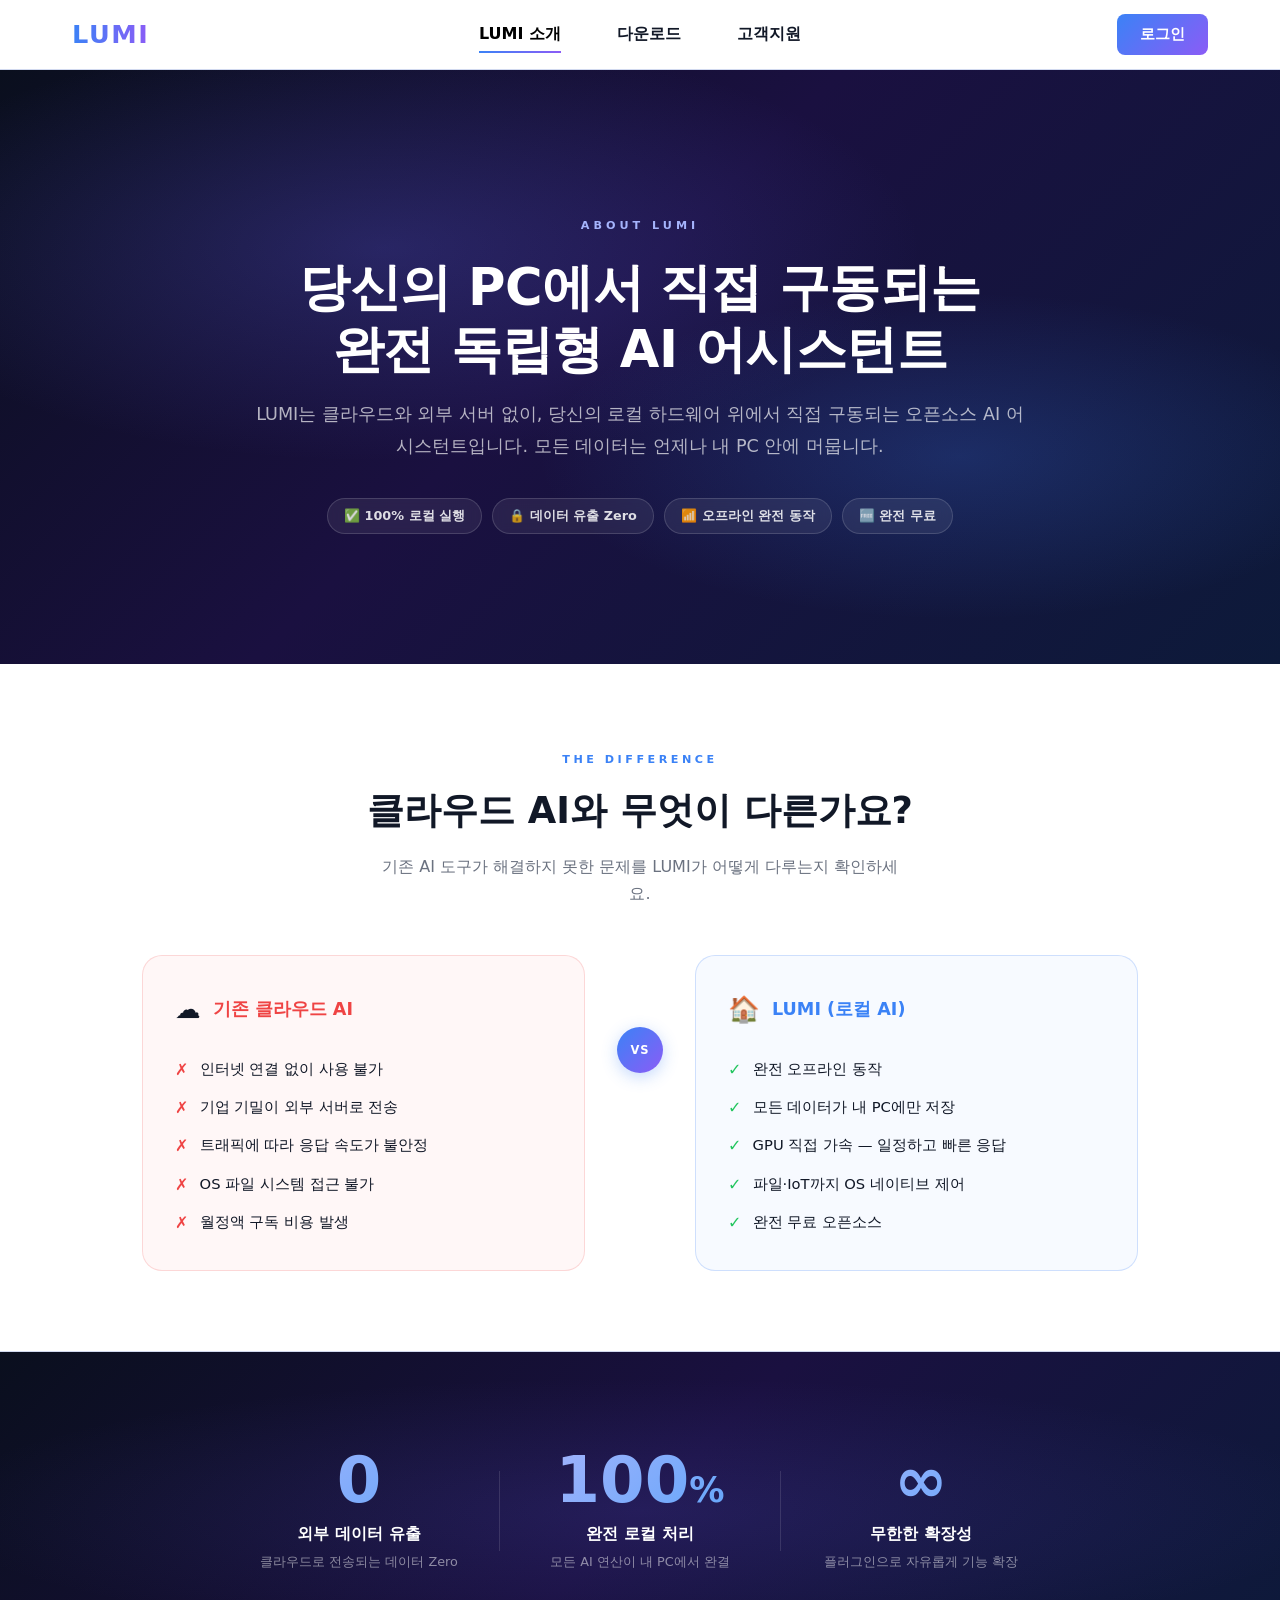
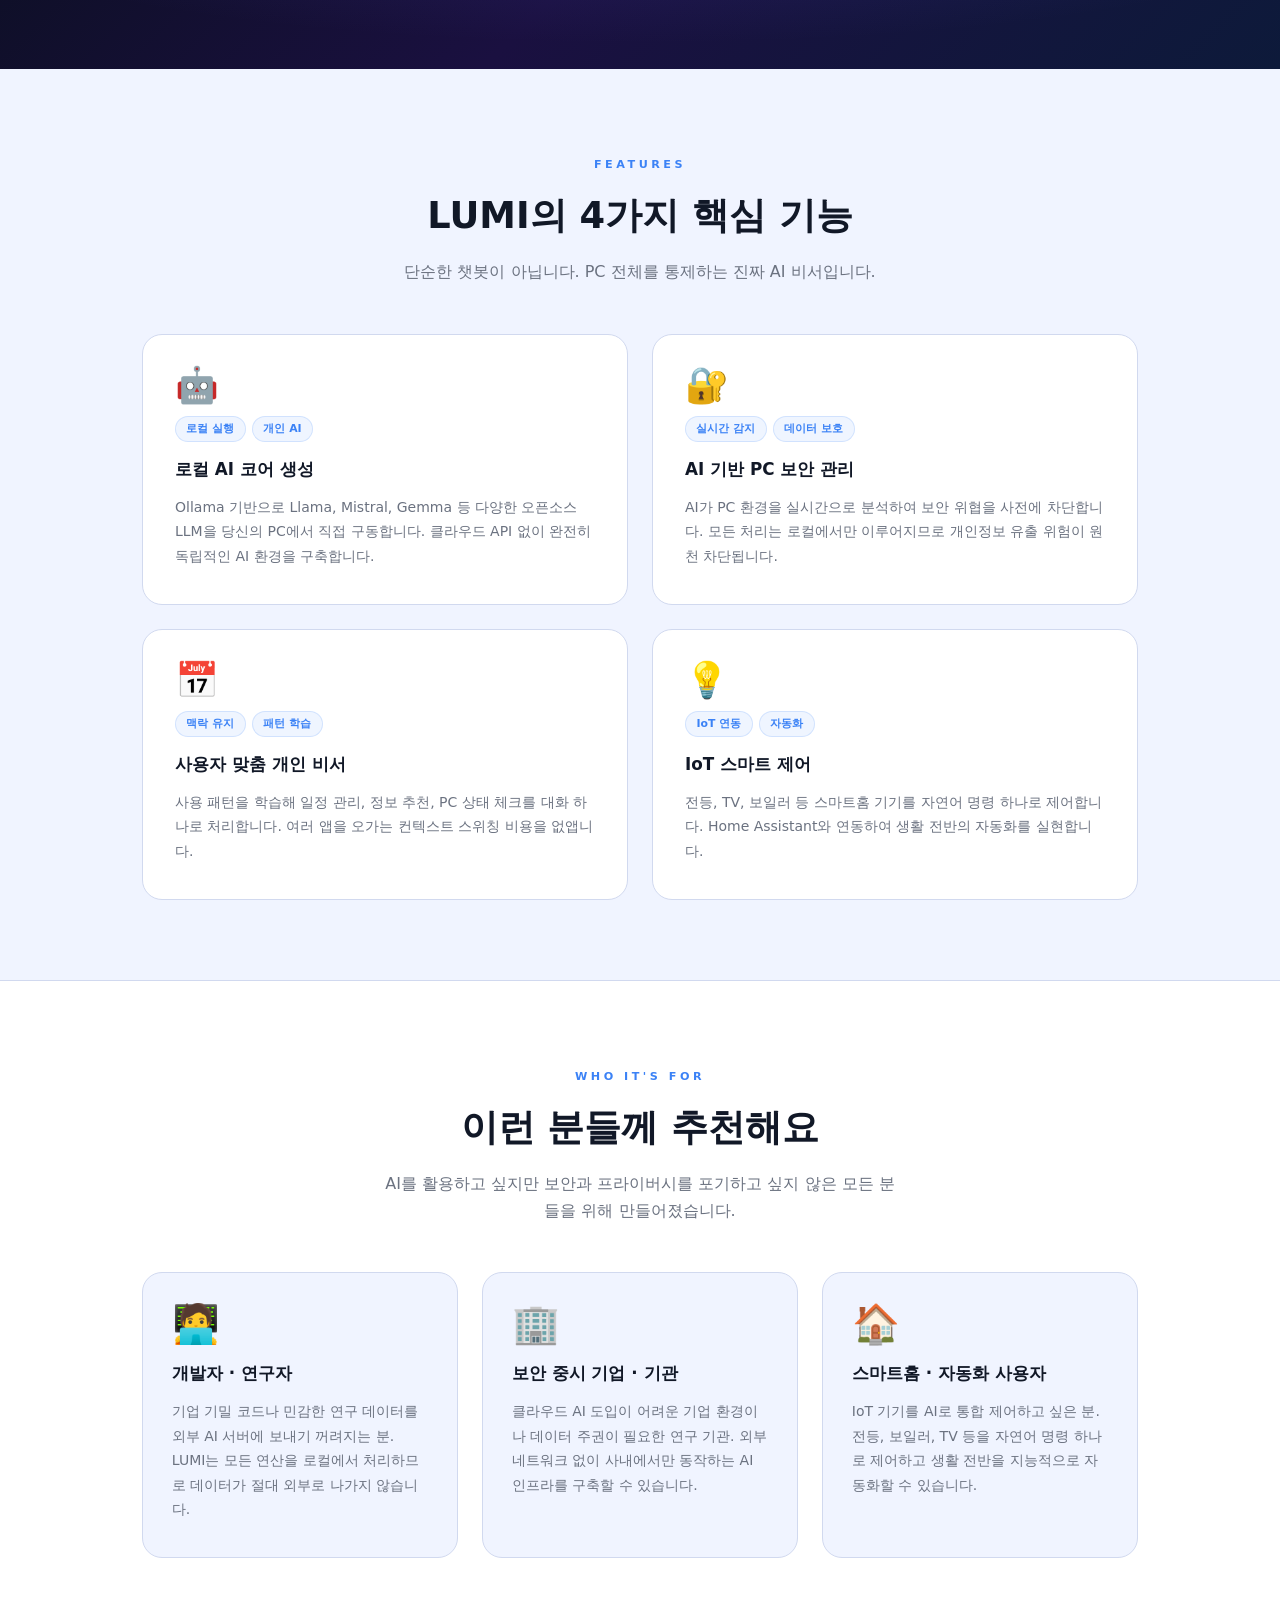
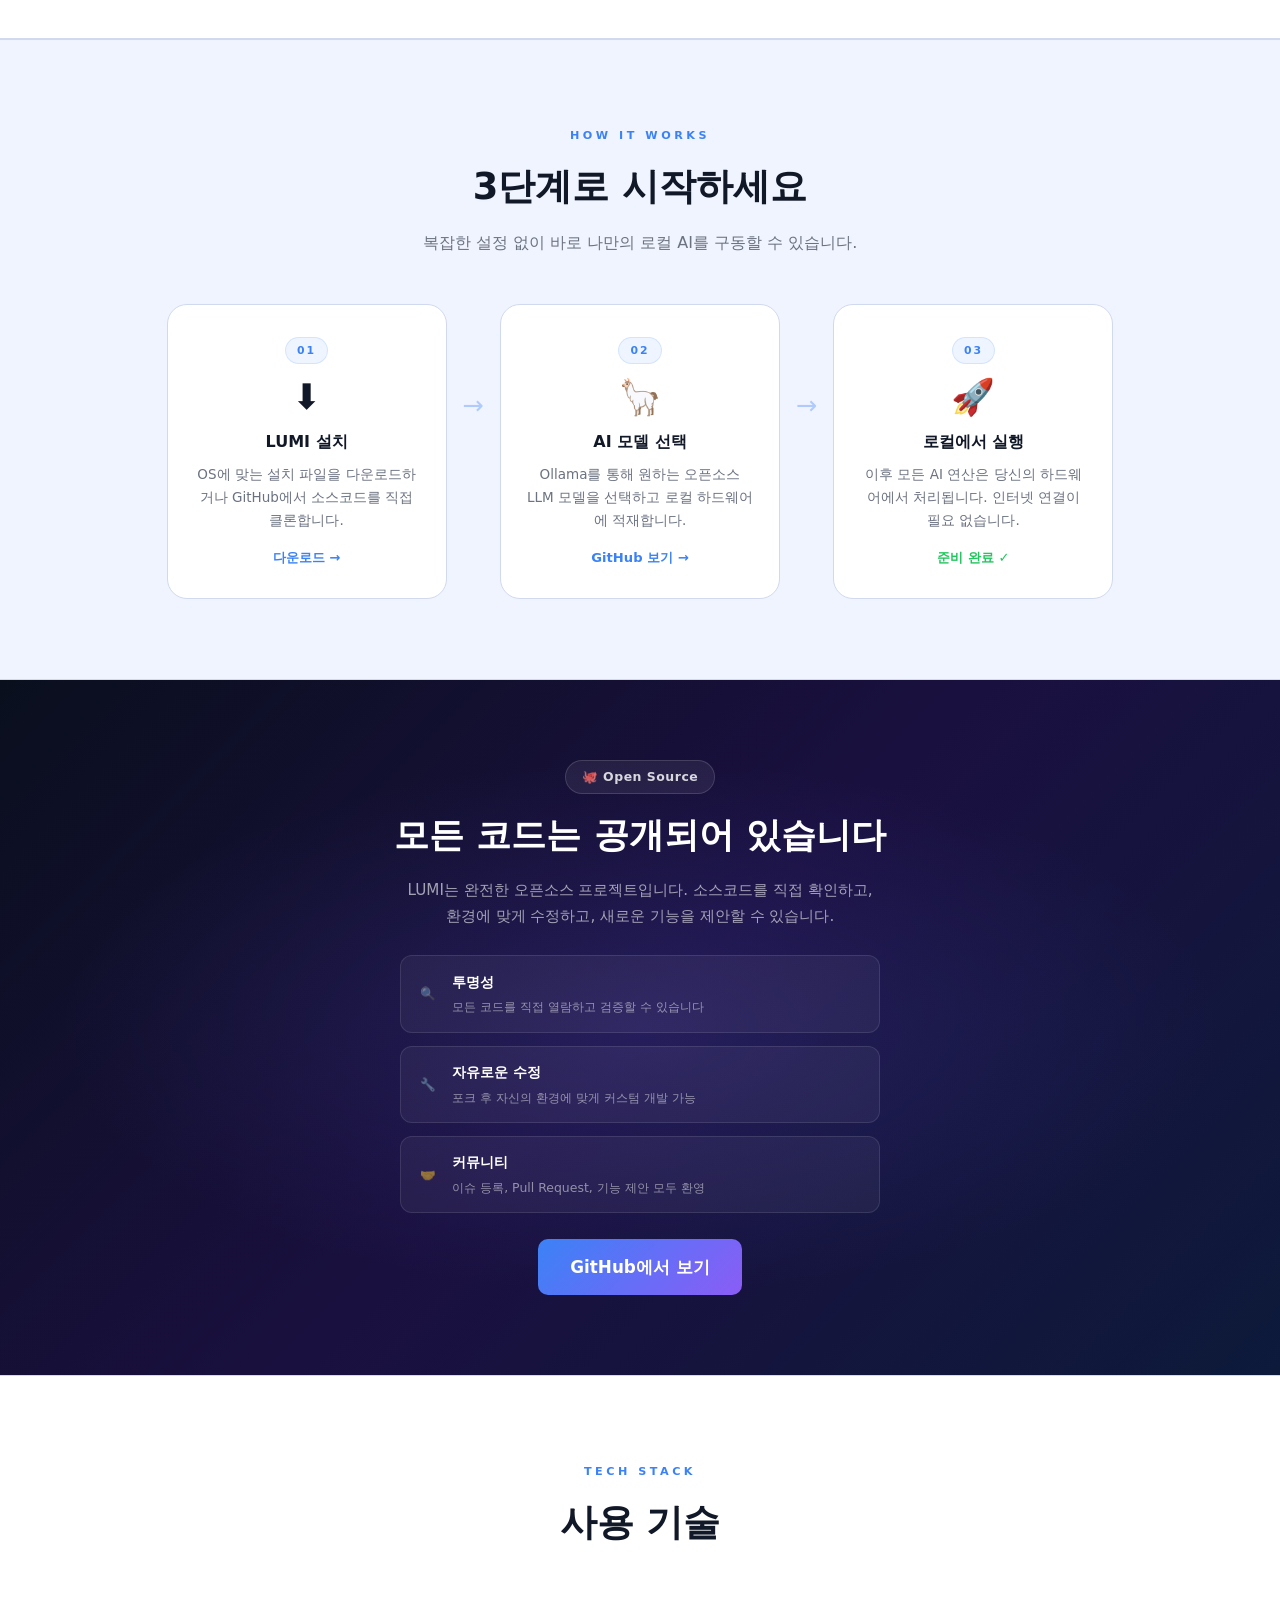
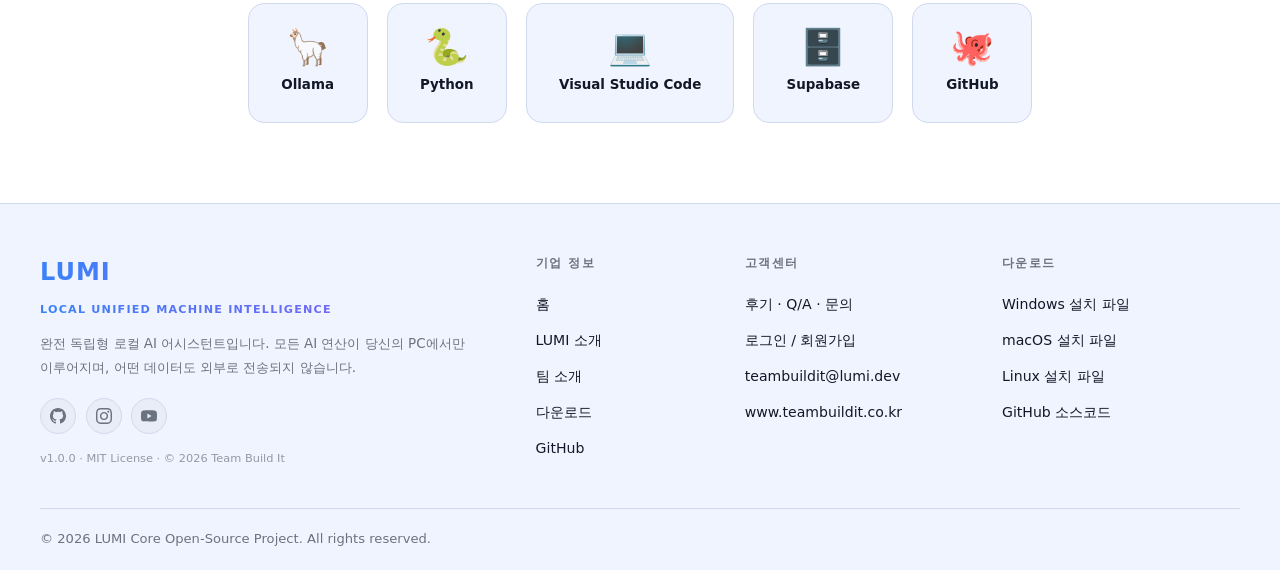
==== commit e64a154b: "로고 넣기 푸터 수정" ====
--- a/about.html
+++ b/about.html
@@ -1,4 +1,4 @@
-<!DOCTYPE html>
+﻿<!DOCTYPE html>
 <html lang="ko">
 <head>
     <meta charset="UTF-8">
@@ -257,6 +257,23 @@
 
     <footer class="site-footer">
         <div class="footer-inner">
+            <div class="footer-brand">
+                <div class="footer-logo">LUMI</div>
+                <p class="footer-logo-sub">Local Unified Machine Intelligence</p>
+                <p class="footer-desc">완전 독립형 로컬 AI 어시스턴트입니다. 모든 AI 연산이 당신의 PC에서만 이루어지며, 어떤 데이터도 외부로 전송되지 않습니다.</p>
+                <div class="footer-socials">
+                    <a href="#" class="footer-social-btn" aria-label="GitHub">
+                        <svg viewBox="0 0 24 24" fill="currentColor"><path d="M12 0C5.374 0 0 5.373 0 12c0 5.302 3.438 9.8 8.207 11.387.599.111.793-.261.793-.577v-2.234c-3.338.726-4.033-1.416-4.033-1.416-.546-1.387-1.333-1.756-1.333-1.756-1.089-.745.083-.729.083-.729 1.205.084 1.839 1.237 1.839 1.237 1.07 1.834 2.807 1.304 3.492.997.107-.775.418-1.305.762-1.604-2.665-.305-5.467-1.334-5.467-5.931 0-1.311.469-2.381 1.236-3.221-.124-.303-.535-1.524.117-3.176 0 0 1.008-.322 3.301 1.23A11.509 11.509 0 0112 5.803c1.02.005 2.047.138 3.006.404 2.291-1.552 3.297-1.23 3.297-1.23.653 1.653.242 2.874.118 3.176.77.84 1.235 1.911 1.235 3.221 0 4.609-2.807 5.624-5.479 5.921.43.372.823 1.102.823 2.222v3.293c0 .319.192.694.801.576C20.566 21.797 24 17.3 24 12c0-6.627-5.373-12-12-12z"/></svg>
+                    </a>
+                    <a href="#" class="footer-social-btn" aria-label="Instagram">
+                        <svg viewBox="0 0 24 24" fill="currentColor"><path d="M12 2.163c3.204 0 3.584.012 4.85.07 3.252.148 4.771 1.691 4.919 4.919.058 1.265.069 1.645.069 4.849 0 3.205-.012 3.584-.069 4.849-.149 3.225-1.664 4.771-4.919 4.919-1.266.058-1.644.07-4.85.07-3.204 0-3.584-.012-4.849-.07-3.26-.149-4.771-1.699-4.919-4.92-.058-1.265-.07-1.644-.07-4.849 0-3.204.013-3.583.07-4.849.149-3.227 1.664-4.771 4.919-4.919 1.266-.057 1.645-.069 4.849-.069zm0-2.163c-3.259 0-3.667.014-4.947.072-4.358.2-6.78 2.618-6.98 6.98-.059 1.281-.073 1.689-.073 4.948 0 3.259.014 3.668.072 4.948.2 4.358 2.618 6.78 6.98 6.98 1.281.058 1.689.072 4.948.072 3.259 0 3.668-.014 4.948-.072 4.354-.2 6.782-2.618 6.979-6.98.059-1.28.073-1.689.073-4.948 0-3.259-.014-3.667-.072-4.947-.196-4.354-2.617-6.78-6.979-6.98-1.281-.059-1.69-.073-4.949-.073zm0 5.838c-3.403 0-6.162 2.759-6.162 6.162s2.759 6.163 6.162 6.163 6.162-2.759 6.162-6.163c0-3.403-2.759-6.162-6.162-6.162zm0 10.162c-2.209 0-4-1.79-4-4 0-2.209 1.791-4 4-4s4 1.791 4 4c0 2.21-1.791 4-4 4zm6.406-11.845c-.796 0-1.441.645-1.441 1.44s.645 1.44 1.441 1.44c.795 0 1.439-.645 1.439-1.44s-.644-1.44-1.439-1.44z"/></svg>
+                    </a>
+                    <a href="#" class="footer-social-btn" aria-label="YouTube">
+                        <svg viewBox="0 0 24 24" fill="currentColor"><path d="M23.498 6.186a3.016 3.016 0 00-2.122-2.136C19.505 3.545 12 3.545 12 3.545s-7.505 0-9.377.505A3.017 3.017 0 00.502 6.186C0 8.07 0 12 0 12s0 3.93.502 5.814a3.016 3.016 0 002.122 2.136c1.871.505 9.376.505 9.376.505s7.505 0 9.377-.505a3.015 3.015 0 002.122-2.136C24 15.93 24 12 24 12s0-3.93-.502-5.814zM9.545 15.568V8.432L15.818 12l-6.273 3.568z"/></svg>
+                    </a>
+                                </div>
+                <p class="footer-version">v1.0.0 &middot; MIT License &middot; &copy; 2026 Team Build It</p>
+            </div>
             <div class="footer-col-group">
                 <h4>기업 정보</h4>
                 <ul>
@@ -277,9 +294,12 @@
                 </ul>
             </div>
             <div class="footer-col-group">
-                <h4>SNS 링크</h4>
+                <h4>다운로드</h4>
                 <ul>
-                    <li><a href="https://github.com/Starlight0307/Team-Build-It" target="_blank">GitHub</a></li>
+                    <li><a href="installer.html">Windows 설치 파일</a></li>
+                    <li><a href="installer.html">macOS 설치 파일</a></li>
+                    <li><a href="installer.html">Linux 설치 파일</a></li>
+                    <li><a href="git.html">GitHub 소스코드</a></li>
                 </ul>
             </div>
         </div>
@@ -304,3 +324,4 @@
     </script>
 </body>
 </html>
+
--- a/css/navbar.css
+++ b/css/navbar.css
@@ -18,7 +18,7 @@
 
 /* ★ JS가 scroll 시 .scrolled 클래스 추가 → 라이트 배경 + 블러 적용 */
 .top-navbar.scrolled {
-    background-color: rgba(240, 244, 255, 0.92);
+    background-color: rgba(255, 255, 255, 0.96);
     backdrop-filter: blur(12px);
     -webkit-backdrop-filter: blur(12px);
     border-bottom: 1px solid var(--border-color);
@@ -58,8 +58,16 @@
     cursor: pointer;
     display: inline-flex;
     align-items: center;
-    gap: 0.5rem;
-    text-decoration: none;
+    gap: 0.45rem;
+    text-decoration: none;
+}
+
+.nav-logo-img {
+    height: 28px;
+    width: auto;
+    display: block;
+    object-fit: contain;
+    flex-shrink: 0;
 }
 
 .nav-menu {
--- a/css/about.css
+++ b/css/about.css
@@ -323,7 +323,7 @@
     flex: 1;
     max-width: 280px;
     text-align: center;
-    background: var(--bg-main);
+    background: #ffffff;
     border: 1px solid var(--border-color);
     border-radius: 20px;
     padding: 2rem 1.6rem 1.8rem;
--- a/css/footer.css
+++ b/css/footer.css
@@ -3,7 +3,7 @@
  * ===================================================================== */
 
 .site-footer {
-    background-color: var(--bg-main);
+    background-color: #f0f4ff;
     border-top: 1px solid var(--border-color);
     padding: 3rem 2rem 0;
 }
@@ -12,9 +12,92 @@
     max-width: 1200px;
     margin: 0 auto;
     display: grid;
-    grid-template-columns: repeat(3, 1fr);
-    gap: 2rem;
+    grid-template-columns: 1.8fr 1fr 1fr 1fr;
+    column-gap: 1.2rem;
+    row-gap: 2.5rem;
     padding-bottom: 2.5rem;
+}
+
+/* ── 브랜드 컬럼 ── */
+.footer-brand {
+    display: flex;
+    flex-direction: column;
+    gap: 0.85rem;
+}
+
+/* 브랜드 → 기업정보 간격 */
+.footer-inner > div:nth-child(2) {
+    margin-left: 3rem;
+}
+
+.footer-logo {
+    font-size: 1.5rem;
+    font-weight: 900;
+    letter-spacing: 1px;
+    background: linear-gradient(to right, var(--color-primary), var(--color-purple));
+    -webkit-background-clip: text;
+    background-clip: text;
+    -webkit-text-fill-color: transparent;
+}
+
+.footer-logo-sub {
+    font-size: 0.7rem;
+    font-weight: 700;
+    letter-spacing: 1.2px;
+    text-transform: uppercase;
+    background: linear-gradient(to right, var(--color-primary), var(--color-purple));
+    -webkit-background-clip: text;
+    background-clip: text;
+    -webkit-text-fill-color: transparent;
+    margin-top: -0.45rem;
+}
+
+.footer-desc {
+    font-size: 0.84rem;
+    color: var(--text-muted);
+    line-height: 1.75;
+}
+
+
+.footer-version {
+    font-size: 0.71rem;
+    color: var(--text-muted);
+    opacity: 0.7;
+    margin-top: 0.1rem;
+}
+
+.footer-socials {
+    display: flex;
+    gap: 0.6rem;
+    margin-top: 0.3rem;
+}
+
+.footer-social-btn {
+    width: 36px;
+    height: 36px;
+    border-radius: 50%;
+    background: var(--bg-code);
+    border: 1px solid var(--border-color);
+    display: flex;
+    align-items: center;
+    justify-content: center;
+    color: var(--text-muted);
+    text-decoration: none;
+    transition: background 0.2s, color 0.2s, border-color 0.2s;
+    flex-shrink: 0;
+}
+
+.footer-social-btn:hover {
+    background: var(--color-primary);
+    color: #fff;
+    border-color: var(--color-primary);
+}
+
+.footer-social-btn svg {
+    width: 16px;
+    height: 16px;
+    fill: currentColor;
+    display: block;
 }
 
 .footer-col-group h4 {
@@ -56,6 +139,9 @@
 }
 
 /* ── 반응형 ── */
+@media (max-width: 900px) {
+    .footer-inner { grid-template-columns: 1fr 1fr; gap: 2rem; }
+}
 @media (max-width: 768px) {
     .footer-inner { grid-template-columns: 1fr; gap: 1.5rem; }
 }
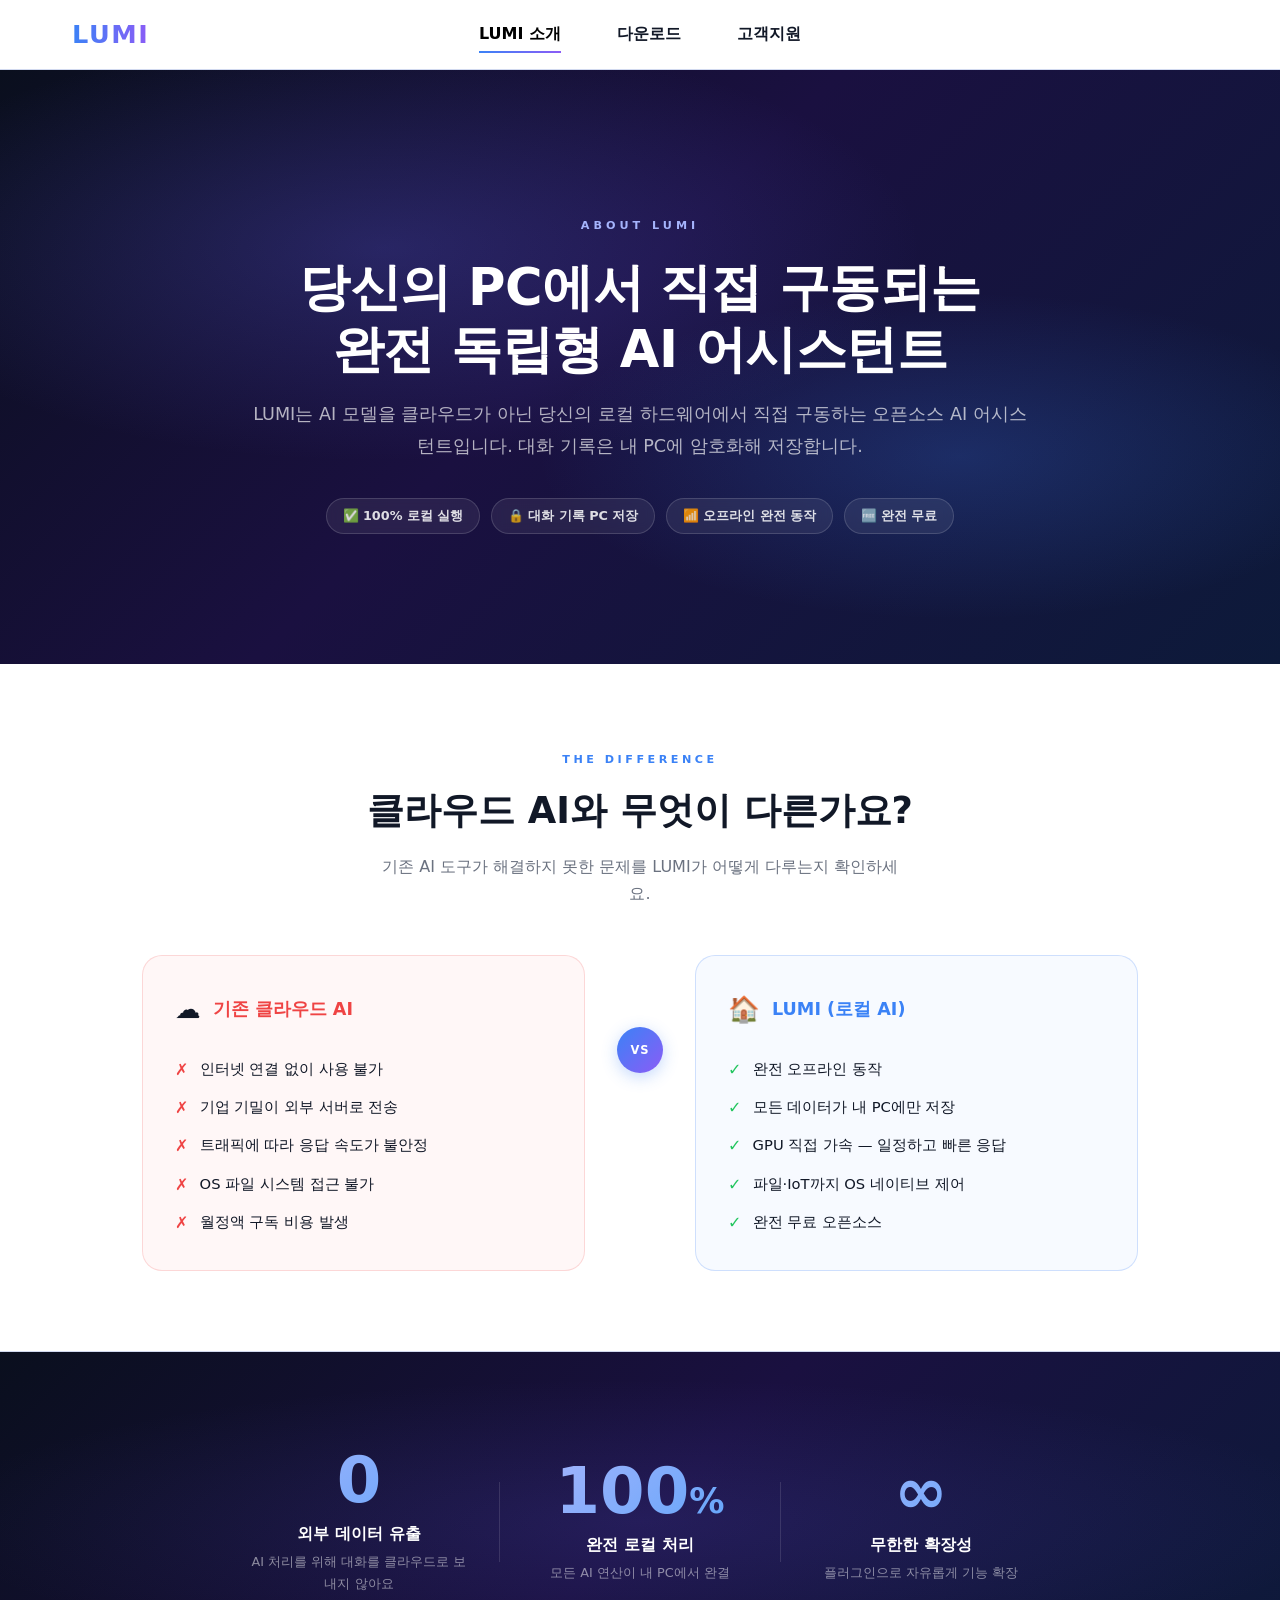
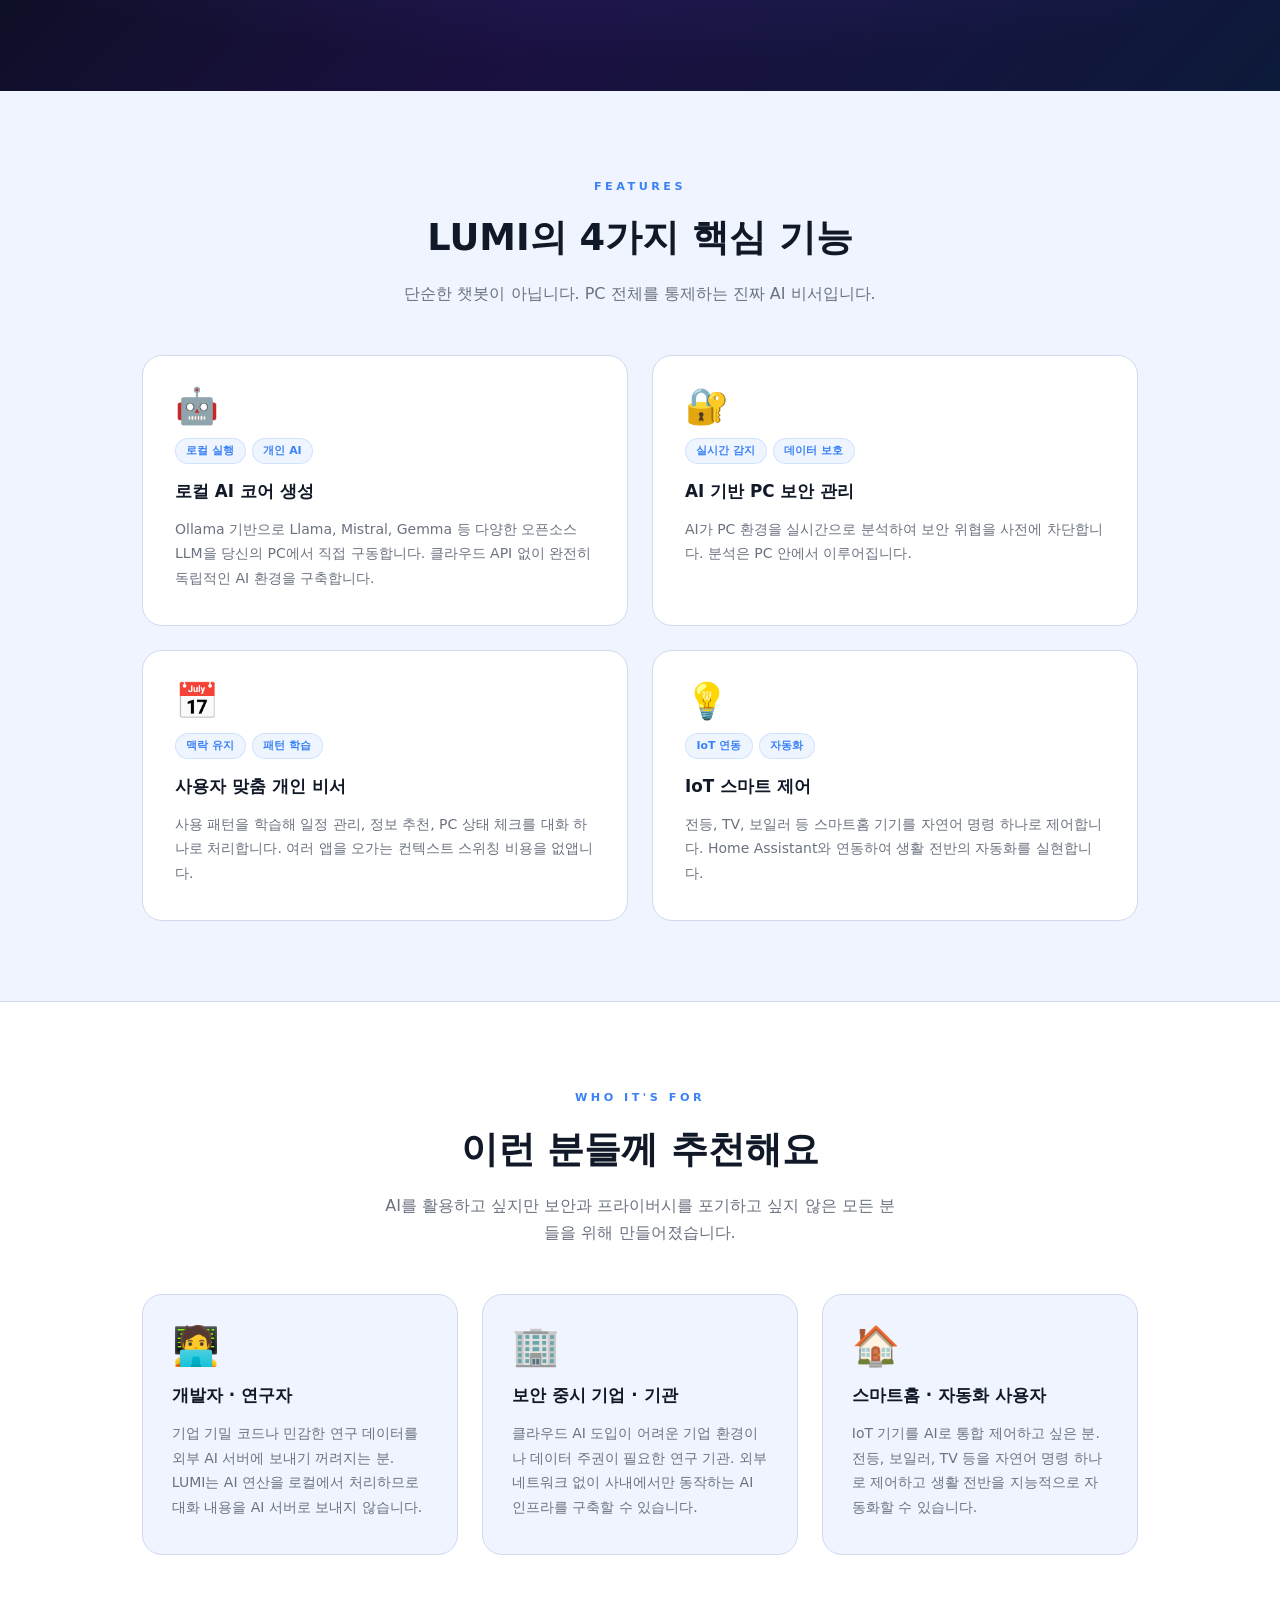
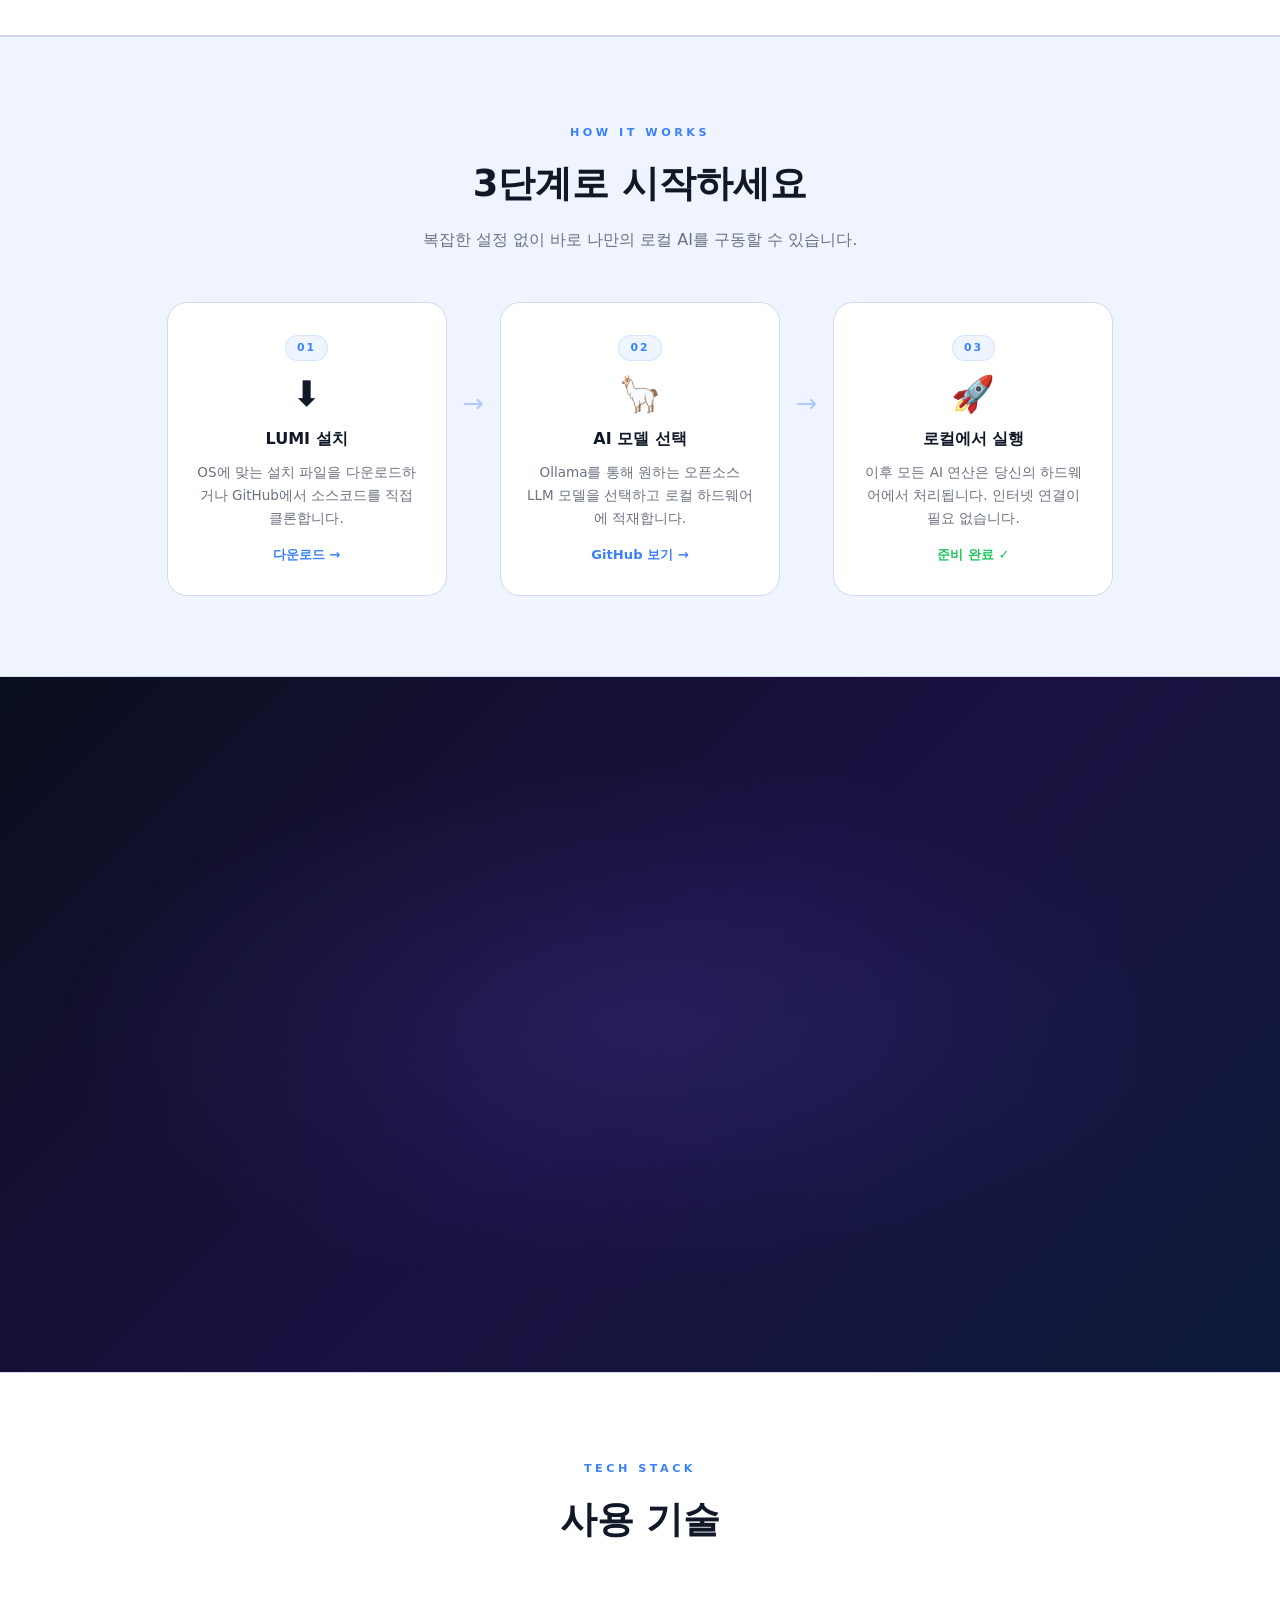
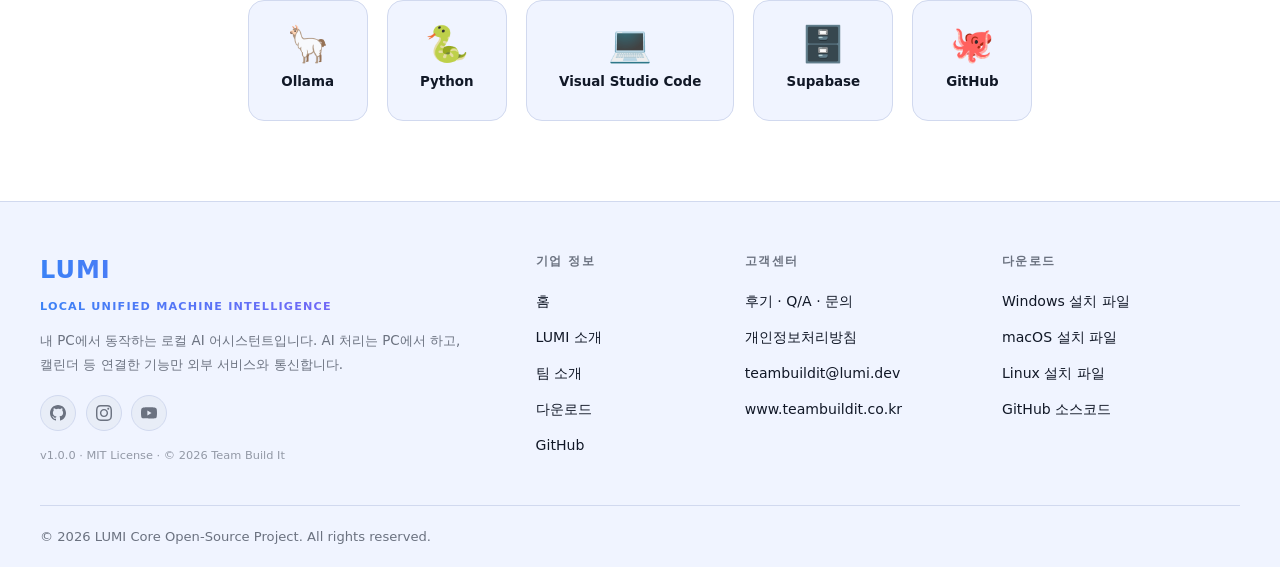
==== commit 4cc456e5: "개인정보처리방침 추가, 로그인 비활성화, 외부 전송 안내 문구 수정 - privacy.html: 구글 OAuth 게시에 필요한 개인정보처리방침 페이지 추가 - 사이트에 로그인이 필" ====
--- a/about.html
+++ b/about.html
@@ -23,10 +23,10 @@
             <div class="about-hero-inner">
                 <div class="about-label-chip">ABOUT LUMI</div>
                 <h1>당신의 PC에서 직접 구동되는<br>완전 독립형 AI 어시스턴트</h1>
-                <p>LUMI는 클라우드와 외부 서버 없이, 당신의 로컬 하드웨어 위에서 직접 구동되는 오픈소스 AI 어시스턴트입니다. 모든 데이터는 언제나 내 PC 안에 머뭅니다.</p>
+                <p>LUMI는 AI 모델을 클라우드가 아닌 당신의 로컬 하드웨어에서 직접 구동하는 오픈소스 AI 어시스턴트입니다. 대화 기록은 내 PC에 암호화해 저장합니다.</p>
                 <div class="hero-pills">
                     <span>✅ 100% 로컬 실행</span>
-                    <span>🔒 데이터 유출 Zero</span>
+                    <span>🔒 대화 기록 PC 저장</span>
                     <span>📶 오프라인 완전 동작</span>
                     <span>🆓 완전 무료</span>
                 </div>
@@ -82,7 +82,7 @@
                     <div class="stat-block" data-animate data-delay="1">
                         <div class="stat-num">0</div>
                         <div class="stat-label">외부 데이터 유출</div>
-                        <div class="stat-desc">클라우드로 전송되는 데이터 Zero</div>
+                        <div class="stat-desc">AI 처리를 위해 대화를 클라우드로 보내지 않아요</div>
                     </div>
                     <div class="stat-divider"></div>
                     <div class="stat-block" data-animate data-delay="2">
@@ -119,7 +119,7 @@
                         <div class="feat4-icon-wrap">🔐</div>
                         <div class="feat4-tags"><span>실시간 감지</span><span>데이터 보호</span></div>
                         <h3>AI 기반 PC 보안 관리</h3>
-                        <p>AI가 PC 환경을 실시간으로 분석하여 보안 위협을 사전에 차단합니다. 모든 처리는 로컬에서만 이루어지므로 개인정보 유출 위험이 원천 차단됩니다.</p>
+                        <p>AI가 PC 환경을 실시간으로 분석하여 보안 위협을 사전에 차단합니다. 분석은 PC 안에서 이루어집니다.</p>
                     </div>
                     <div class="feat4-card" data-animate data-delay="3">
                         <div class="feat4-icon-wrap">📅</div>
@@ -149,7 +149,7 @@
                     <div class="target-card" data-animate data-delay="1">
                         <div class="target-icon">🧑‍💻</div>
                         <h3>개발자 · 연구자</h3>
-                        <p>기업 기밀 코드나 민감한 연구 데이터를 외부 AI 서버에 보내기 꺼려지는 분. LUMI는 모든 연산을 로컬에서 처리하므로 데이터가 절대 외부로 나가지 않습니다.</p>
+                        <p>기업 기밀 코드나 민감한 연구 데이터를 외부 AI 서버에 보내기 꺼려지는 분. LUMI는 AI 연산을 로컬에서 처리하므로 대화 내용을 AI 서버로 보내지 않습니다.</p>
                     </div>
                     <div class="target-card" data-animate data-delay="2">
                         <div class="target-icon">🏢</div>
@@ -260,7 +260,7 @@
             <div class="footer-brand">
                 <div class="footer-logo">LUMI</div>
                 <p class="footer-logo-sub">Local Unified Machine Intelligence</p>
-                <p class="footer-desc">완전 독립형 로컬 AI 어시스턴트입니다. 모든 AI 연산이 당신의 PC에서만 이루어지며, 어떤 데이터도 외부로 전송되지 않습니다.</p>
+                <p class="footer-desc">내 PC에서 동작하는 로컬 AI 어시스턴트입니다. AI 처리는 PC에서 하고, 캘린더 등 연결한 기능만 외부 서비스와 통신합니다.</p>
                 <div class="footer-socials">
                     <a href="#" class="footer-social-btn" aria-label="GitHub">
                         <svg viewBox="0 0 24 24" fill="currentColor"><path d="M12 0C5.374 0 0 5.373 0 12c0 5.302 3.438 9.8 8.207 11.387.599.111.793-.261.793-.577v-2.234c-3.338.726-4.033-1.416-4.033-1.416-.546-1.387-1.333-1.756-1.333-1.756-1.089-.745.083-.729.083-.729 1.205.084 1.839 1.237 1.839 1.237 1.07 1.834 2.807 1.304 3.492.997.107-.775.418-1.305.762-1.604-2.665-.305-5.467-1.334-5.467-5.931 0-1.311.469-2.381 1.236-3.221-.124-.303-.535-1.524.117-3.176 0 0 1.008-.322 3.301 1.23A11.509 11.509 0 0112 5.803c1.02.005 2.047.138 3.006.404 2.291-1.552 3.297-1.23 3.297-1.23.653 1.653.242 2.874.118 3.176.77.84 1.235 1.911 1.235 3.221 0 4.609-2.807 5.624-5.479 5.921.43.372.823 1.102.823 2.222v3.293c0 .319.192.694.801.576C20.566 21.797 24 17.3 24 12c0-6.627-5.373-12-12-12z"/></svg>
@@ -288,7 +288,7 @@
                 <h4>고객센터</h4>
                 <ul>
                     <li><a href="support.html">후기 · Q/A · 문의</a></li>
-                    <li><a href="auth.html">로그인 / 회원가입</a></li>
+                    <li><a href="privacy.html">개인정보처리방침</a></li>
                     <li><span>teambuildit@lumi.dev</span></li>
                     <li><span>www.teambuildit.co.kr</span></li>
                 </ul>
--- a/css/navbar.css
+++ b/css/navbar.css
@@ -22,6 +22,11 @@
     backdrop-filter: blur(12px);
     -webkit-backdrop-filter: blur(12px);
     border-bottom: 1px solid var(--border-color);
+}
+
+/* 스크롤 올릴 때: backdrop-filter를 transition 목록에서 제외 → 즉시 제거 */
+.top-navbar.unscrolling {
+    transition: background-color 0.35s ease, border-color 0.35s ease;
 }
 
 /* ★ 투명 상태일 때 로고·메뉴 텍스트를 흰색으로 (히어로 배경 위 가독성) */
@@ -204,7 +209,9 @@
     opacity: 0;
     transform: translateY(-10px);
     pointer-events: none;
-    transition: opacity 0.22s ease, transform 0.22s ease;
+    transition: opacity 0.22s ease, transform 0.22s ease,
+                background-color 0.35s ease, border-color 0.35s ease,
+                backdrop-filter 0.35s ease, box-shadow 0.35s ease;
 }
 
 .nav-mega-panel.open {
@@ -307,6 +314,37 @@
     display: block;
 }
 
+/* ── 투명 navbar 상태: 메가 패널도 반투명 글라스 ── */
+.top-navbar:not(.scrolled) .nav-mega-panel {
+    background: rgba(240, 244, 255, 0.10);
+    backdrop-filter: blur(24px);
+    -webkit-backdrop-filter: blur(24px);
+    border-bottom-color: rgba(255,255,255,0.12);
+    box-shadow: none;
+}
+.top-navbar:not(.scrolled) .mega-group-title {
+    color: rgba(255,255,255,0.5);
+}
+.top-navbar:not(.scrolled) .mega-item {
+    color: rgba(255,255,255,0.88);
+}
+.top-navbar:not(.scrolled) .mega-item:hover {
+    background: rgba(255,255,255,0.08);
+}
+.top-navbar:not(.scrolled) .mega-item.active {
+    background: rgba(255,255,255,0.12);
+    color: #ffffff;
+}
+.top-navbar:not(.scrolled) .mega-icon {
+    background: rgba(255,255,255,0.08);
+}
+.top-navbar:not(.scrolled) .mega-text em {
+    color: rgba(255,255,255,0.5);
+}
+.top-navbar:not(.scrolled) .mega-divider {
+    background: rgba(255,255,255,0.12);
+}
+
 /* ── 투명 navbar에서 메가 트리거 흰색 ── */
 .top-navbar:not(.scrolled) .nav-mega-trigger {
     color: rgba(255,255,255,0.85);
@@ -317,35 +355,13 @@
     color: #ffffff;
 }
 
-/* ── 모바일 메가 메뉴 ── */
+/* ── 데스크톱: mob- 요소 투명 처리 ── */
+.mob-nav-group { display: contents; }
+.mob-sub       { display: none; }
+.mob-arrow     { display: none; }
+
+/* ── 모바일: 메가 패널 완전 숨김 (아코디언으로 대체) ── */
 @media (max-width: 768px) {
-    .nav-mega-panel {
-        position: static;
-        transform: none;
-        opacity: 1;
-        pointer-events: auto;
-        display: none;
-        box-shadow: none;
-        border-top: 1px solid var(--border-color);
-        border-bottom: none;
-        backdrop-filter: none;
-        background: rgba(240,244,255,0.98);
-    }
-
-    .nav-mega-panel.open { display: block; }
-
-    .mega-inner {
-        flex-direction: column;
-        gap: 0;
-        padding: 0.5rem 1.2rem 1rem;
-    }
-
-    .mega-divider { display: none; }
-
-    .mega-group { padding: 0.6rem 0; border-bottom: 1px solid var(--border-color); }
-    .mega-group:last-child { border-bottom: none; }
-
-    .mega-icon { display: none; }
-    .mega-item { padding: 0.55rem 0.4rem; }
-    .mega-text strong { font-size: 0.9rem; }
+    .nav-mega-panel,
+    .nav-mega-panel.open { display: none !important; }
 }
--- a/css/about.css
+++ b/css/about.css
@@ -750,6 +750,23 @@
  * ===================================================================== */
 
 @media (max-width: 900px) {
+    .tech-grid {
+        display: grid;
+        grid-template-columns: repeat(2, 1fr);
+        column-gap: 0.5rem;
+        row-gap: 1.2rem;
+        padding: 0 1.5rem;
+        max-width: 650px;
+        margin-left: auto;
+        margin-right: auto;
+    }
+    .tech-grid .tech-item:nth-child(3) {
+        order: -1;
+        grid-column: 1 / -1;
+    }
+}
+
+@media (max-width: 900px) {
     .vs-cards { grid-template-columns: 1fr; }
     .vs-middle { display: none; }
     .feat4-grid { grid-template-columns: 1fr; }
--- a/css/responsive.css
+++ b/css/responsive.css
@@ -1,6 +1,12 @@
 /* =====================================================================
  * responsive.css — 반응형 (반드시 마지막에 로드)
  * ===================================================================== */
+
+/* ── 팀 캐러셀 데스크톱 기본값 ── */
+.team-carousel-row   { width: 100%; }
+.team-carousel-viewport { width: 100%; }
+.team-carousel-btn   { display: none; }
+.team-carousel-dots  { display: none; }
 
 /* ── 태블릿 이하 (1024px) ── */
 @media (max-width: 1024px) {
@@ -20,13 +26,12 @@
 
 /* ── 중간 화면 (900px) ── */
 @media (max-width: 900px) {
+    .footer-col-group { display: none; }
+    .footer-inner { grid-template-columns: 1fr; }
+
     .contact-grid {
         grid-template-columns: 1fr;
         gap: 2.5rem;
-    }
-
-    .footer-inner {
-        grid-template-columns: repeat(2, 1fr);
     }
 }
 
@@ -54,25 +59,126 @@
         justify-content: center;
     }
 
+    /* ── 모바일 내비 메뉴 ── */
     .nav-menu {
         display: none;
-        position: absolute;
+        position: fixed;
         top: 70px;
         left: 0;
         width: 100%;
-        background-color: rgba(240, 244, 255, 0.98);
-        flex-direction: column;
-        align-items: center;
-        padding: 1.5rem 0;
-        gap: 1.5rem;
+        flex-direction: column;
+        align-items: stretch;
+        padding: 0;
+        gap: 0;
+        z-index: 999;
+        /* 스크롤 상태 기본 (흰색) */
+        background-color: rgba(255, 255, 255, 0.96);
+        backdrop-filter: blur(14px);
+        -webkit-backdrop-filter: blur(14px);
         border-bottom: 1px solid var(--border-color);
-        z-index: 999;
-    }
-
-    .nav-menu .nav-item { color: #000; }
-    .nav-menu .nav-item:hover,
-    .nav-menu .nav-item.active { color: #000; }
+        box-shadow: 0 8px 24px rgba(0,0,0,0.08);
+        /* navbar와 동일한 전환 속도 */
+        transition: background-color 0.35s ease, border-color 0.35s ease, backdrop-filter 0.35s ease, box-shadow 0.35s ease;
+    }
     .nav-menu.active { display: flex; }
+
+    /* 스크롤 올릴 때: backdrop-filter 즉시 제거 */
+    .top-navbar.unscrolling .nav-menu {
+        transition: background-color 0.35s ease, border-color 0.35s ease, box-shadow 0.35s ease;
+    }
+
+    /* 투명 navbar 상태 → 동일하게 투명 계열 */
+    .top-navbar:not(.scrolled) .nav-menu {
+        background-color: rgba(240, 244, 255, 0.12);
+        backdrop-filter: blur(20px);
+        -webkit-backdrop-filter: blur(20px);
+        border-bottom-color: rgba(255,255,255,0.15);
+        box-shadow: none;
+    }
+
+    /* 아코디언 그룹 */
+    .mob-nav-group {
+        display: flex;
+        flex-direction: column;
+        width: 100%;
+        border-bottom: 1px solid rgba(255,255,255,0.1);
+        transition: border-color 0.35s ease;
+    }
+    .top-navbar.scrolled .mob-nav-group {
+        border-bottom-color: var(--border-color);
+    }
+    .mob-nav-group:last-child { border-bottom: none; }
+
+    .mob-nav-group .nav-item {
+        width: 100%;
+        text-align: left;
+        padding: 1rem 1.6rem;
+        display: flex;
+        justify-content: space-between;
+        align-items: center;
+        color: #ffffff;
+        font-size: 1rem;
+        transition: color 0.35s ease;
+    }
+    .top-navbar.scrolled .mob-nav-group .nav-item { color: #111827; }
+
+    .mob-arrow {
+        display: inline-block;
+        font-size: 0.78rem;
+        transition: transform 0.22s;
+        opacity: 0.7;
+    }
+    .mob-nav-group.open .mob-arrow { transform: rotate(180deg); }
+
+    /* 서브 메뉴 */
+    .mob-sub {
+        display: none;
+        flex-direction: column;
+        background: rgba(240,244,255,0.08);
+        border-top: 1px solid rgba(255,255,255,0.1);
+        transition: border-color 0.35s ease;
+    }
+    .top-navbar.scrolled .mob-sub {
+        background: rgba(0,0,0,0.03);
+        border-top-color: var(--border-color);
+    }
+    .mob-nav-group.open .mob-sub { display: flex; }
+
+    .mob-sub-link {
+        display: flex;
+        align-items: center;
+        gap: 0.9rem;
+        padding: 0.78rem 1.6rem 0.78rem 2.2rem;
+        text-decoration: none;
+        color: rgba(255,255,255,0.92);
+        border-bottom: 1px solid rgba(255,255,255,0.05);
+        transition: background 0.15s, border-color 0.35s ease, color 0.35s ease;
+    }
+    .mob-sub-link:last-child { border-bottom: none; }
+    .mob-sub-link:hover { background: rgba(255,255,255,0.08); }
+
+    .top-navbar.scrolled .mob-sub-link {
+        color: var(--text-main);
+        border-bottom-color: var(--border-color);
+    }
+    .top-navbar.scrolled .mob-sub-link:hover { background: var(--bg-main); }
+
+    .mob-sub-icon { font-size: 1.05rem; flex-shrink: 0; }
+
+    .mob-sub-text {
+        display: flex;
+        flex-direction: column;
+        gap: 0.1rem;
+    }
+    .mob-sub-text strong { font-size: 0.88rem; font-weight: 600; }
+    .mob-sub-text em {
+        font-style: normal;
+        font-size: 0.73rem;
+        color: rgba(255,255,255,0.65);
+        transition: color 0.35s ease;
+    }
+    .top-navbar.scrolled .mob-sub-text em { color: var(--text-muted); }
+
     .nav-item::after { display: none; }
 
     /* 섹션 공통 */
@@ -97,12 +203,82 @@
         gap: 1.2rem;
     }
 
-    /* 팀 카드 */
+    /* 팀 카드 캐러셀 */
+    .team-carousel-row {
+        position: relative;
+    }
+
+    .team-carousel-viewport {
+        display: block;
+        overflow: hidden;
+        max-width: 300px;
+        margin: 0 auto;
+    }
+
     .team-cards {
-        grid-template-columns: 1fr;
-        gap: 1.5rem;
-        max-width: 380px;
-        margin: 0 auto;
+        display: flex;
+        flex-direction: row;
+        flex-wrap: nowrap;
+        grid-template-columns: none;
+        width: 300%;
+        gap: 0;
+        max-width: none;
+        margin: 0;
+        will-change: transform;
+        transition: transform 0.38s cubic-bezier(0.4, 0, 0.2, 1);
+    }
+
+    .team-card {
+        width: 33.333%;
+        flex-shrink: 0;
+    }
+
+    .team-carousel-btn {
+        position: absolute;
+        top: 50%;
+        transform: translateY(-50%);
+        display: flex;
+        align-items: center;
+        justify-content: center;
+        width: 32px;
+        height: 32px;
+        background: none;
+        border: none;
+        color: var(--text-main);
+        font-size: 1.3rem;
+        cursor: pointer;
+        padding: 0;
+        z-index: 2;
+        transition: opacity 0.2s;
+    }
+    .team-carousel-prev { left: -1rem; }
+    .team-carousel-next { right: -1rem; }
+    .team-carousel-btn:disabled { visibility: hidden; }
+    .team-carousel-btn:not(:disabled):active { opacity: 0.5; }
+
+    .team-carousel-dots {
+        display: flex;
+        justify-content: center;
+        align-items: center;
+        gap: 0.6rem;
+        padding: 1.2rem 0 0.2rem;
+    }
+
+    .team-dot {
+        height: 8px;
+        width: 8px;
+        border-radius: 50%;
+        background: var(--border-color);
+        border: none;
+        cursor: pointer;
+        padding: 0;
+        transition: background 0.25s, width 0.25s, border-radius 0.25s;
+        flex-shrink: 0;
+    }
+    .team-dot.active {
+        background: var(--color-primary);
+        width: 20px;
+        border-radius: 4px;
     }
 
     .team-avatar-wrap {
